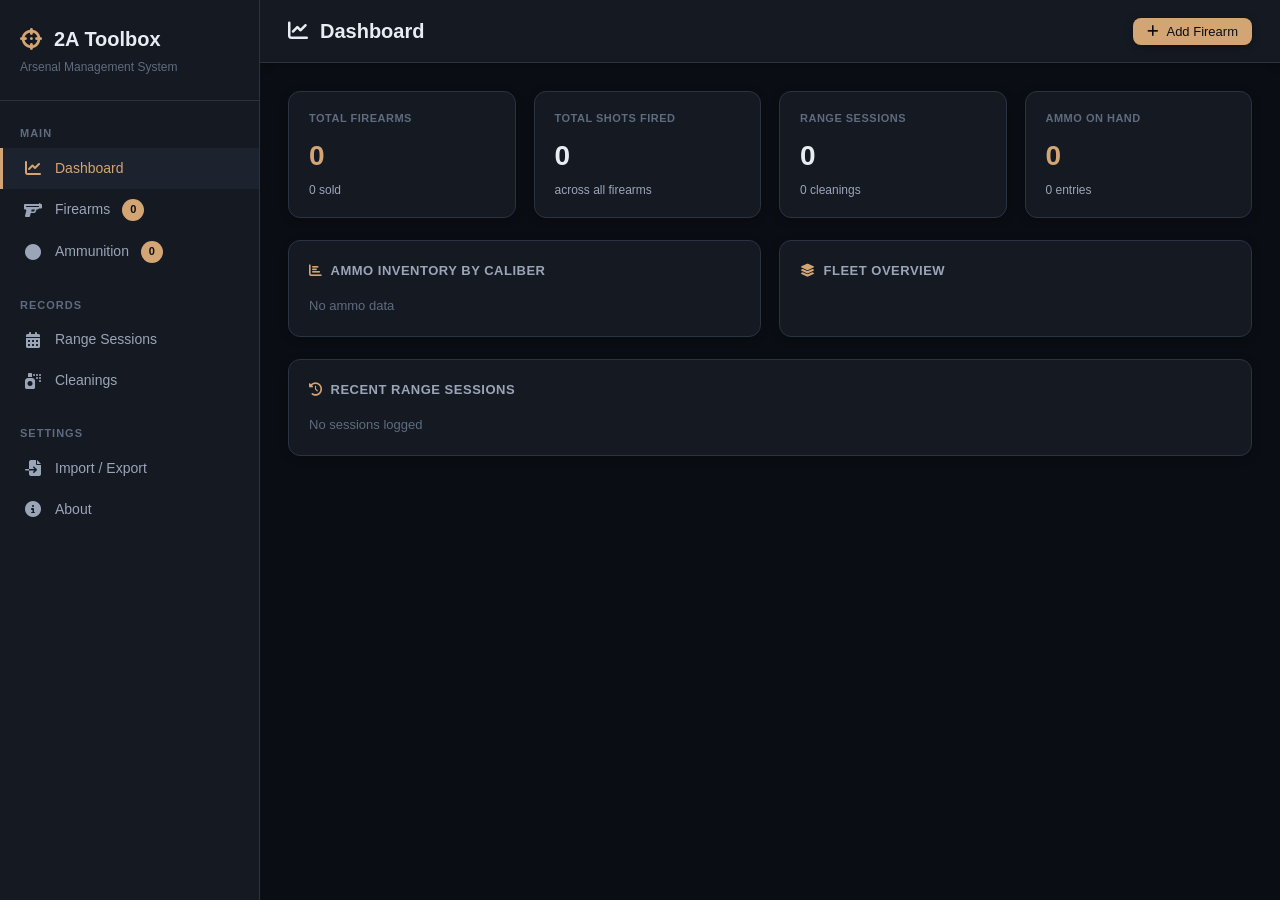
==== www/index.html @ 5554c2f4 "Version 1.0.4 - Updated URL for GitHub repo - Updated about and readme to indicate Cloudflare pages " ====
<!--
// 2A Toolbox - Arsenal Management System
// Copyright (C) 2026 Jordan DiPasquale
//
// This program is free software: you can redistribute it and/or modify
// it under the terms of the GNU General Public License version 3 as
// published by the Free Software Foundation.
//
// This program is distributed in the hope that it will be useful,
// but WITHOUT ANY WARRANTY; without even the implied warranty of
// MERCHANTABILITY or FITNESS FOR A PARTICULAR PURPOSE.  See the
// GNU General Public License for more details.
-->
<!DOCTYPE html> <html lang="en"> <head> <meta charset="UTF-8"> <meta name="viewport" content="width=device-width, initial-scale=1.0"> <meta http-equiv="Content-Security-Policy" content="default-src 'none'; script-src 'self'; style-src 'self' https://cdn.jsdelivr.net 'unsafe-inline'; font-src 'self' https://cdn.jsdelivr.net; img-src 'self'; manifest-src 'self'; connect-src 'self'; worker-src 'self'; base-uri 'self'; form-action 'none'"> <title>2A Toolbox</title> <link rel="icon" type="image/x-icon" href="/favicons/favicon.ico"> <link rel="icon" type="image/png" sizes="32x32" href="/favicons/favicon-32x32.png"> <link rel="icon" type="image/png" sizes="16x16" href="/favicons/favicon-16x16.png"> <link rel="apple-touch-icon" sizes="180x180" href="/favicons/apple-touch-icon.png"> <link rel="stylesheet" href="https://cdn.jsdelivr.net/npm/@fortawesome/fontawesome-free@6.4.0/css/all.min.css"> <link rel="stylesheet" href="styles.css"> <link rel="manifest" href="manifest.json"> <meta name="theme-color" content="#0a0e14"> </head> <body> <div class="mobile-overlay" id="mobile-overlay"></div> <div class="app"> <nav class="sidebar"> <div class="sidebar-logo"> <h1><i class="fas fa-crosshairs"></i> 2A Toolbox</h1> <span>Arsenal Management System</span> <div id="offline-indicator" class="offline-indicator hidden"> <i class="fas fa-wifi-slash"></i> Offline Mode </div> </div> <div class="sidebar-nav"> <div class="nav-section">Main</div> <div class="nav-item active" data-page="dashboard"> <i class="fas fa-chart-line"></i> Dashboard </div> <div class="nav-item" data-page="guns"> <i class="fas fa-gun"></i> Firearms <span class="badge" id="guns-badge">0</span> </div> <div class="nav-item" data-page="ammo"> <i class="fas fa-circle"></i> Ammunition <span class="badge" id="ammo-badge">0</span> </div> <div class="nav-section">Records</div> <div class="nav-item" data-page="sessions"> <i class="fas fa-calendar-alt"></i> Range Sessions </div> <div class="nav-item" data-page="cleanings"> <i class="fas fa-spray-can"></i> Cleanings </div> <div class="nav-section">Settings</div> <div class="nav-item" data-page="import"> <i class="fas fa-file-import"></i> Import / Export </div> <div class="nav-item" data-page="about"> <i class="fas fa-info-circle"></i> About </div> </div> </nav> <div class="main" id="main-content"></div> </div> <div class="modal-overlay" id="gun-modal"> <div class="modal modal-lg"> <div class="modal-header"> <div class="modal-title" id="gun-modal-title">Add Firearm</div> <button class="modal-close" data-modal="gun-modal"><i class="fas fa-times"></i></button> </div> <div class="modal-body" id="gun-modal-body"></div> </div> </div> <div class="modal-overlay" id="ammo-modal"> <div class="modal"> <div class="modal-header"> <div class="modal-title" id="ammo-modal-title">Add Ammunition</div> <button class="modal-close" data-modal="ammo-modal"><i class="fas fa-times"></i></button> </div> <div class="modal-body" id="ammo-modal-body"></div> </div> </div> <div class="modal-overlay" id="detail-modal"> <div class="modal modal-xl"> <div class="modal-header"> <div class="modal-title" id="detail-modal-title">Firearm Details</div> <button class="modal-close" data-modal="detail-modal"><i class="fas fa-times"></i></button> </div> <div class="modal-body" id="detail-modal-body"></div> <div class="modal-footer" id="detail-modal-footer"></div> </div> </div> <div class="modal-overlay" id="ammo-detail-modal"> <div class="modal"> <div class="modal-header"> <div class="modal-title" id="ammo-detail-title">Ammo Details</div> <button class="modal-close" data-modal="ammo-detail-modal"><i class="fas fa-times"></i></button> </div> <div class="modal-body" id="ammo-detail-body"></div> <div class="modal-footer" id="ammo-detail-footer"></div> </div> </div> <div class="modal-overlay" id="confirm-modal"> <div class="modal modal-sm"> <div class="modal-header"> <div class="modal-title">Confirm Action</div> <button class="modal-close" data-modal="confirm-modal"><i class="fas fa-times"></i></button> </div> <div class="modal-body" id="confirm-modal-body"></div> </div> </div> <div class="modal-overlay" id="session-modal"> <div class="modal modal-md"> <div class="modal-header"> <div class="modal-title" id="session-modal-title">Log Session</div> <button class="modal-close" data-modal="session-modal"><i class="fas fa-times"></i></button> </div> <div class="modal-body" id="session-modal-body"></div> <div class="modal-footer" id="session-modal-footer"></div> </div> </div> <div class="modal-overlay" id="session-edit-modal"> <div class="modal modal-md-alt"> <div class="modal-header"> <div class="modal-title" id="session-edit-modal-title">Edit Session</div> <button class="modal-close" data-modal="session-edit-modal"><i class="fas fa-times"></i></button> </div> <div class="modal-body" id="session-edit-modal-body"></div> <div class="modal-footer" id="session-edit-modal-footer"></div> </div> </div> <div class="modal-overlay" id="ammo-select-modal"> <div class="modal modal-md"> <div class="modal-header"> <div class="modal-title">Deduct Ammunition</div> <button class="modal-close" data-modal="ammo-select-modal"><i class="fas fa-times"></i></button> </div> <div class="modal-body" id="ammo-select-body"></div> <div class="modal-footer" id="ammo-select-footer"></div> </div> </div> <div class="toast-container" id="toast-container"></div> <script type="module" src="main.js"></script> </body> </html>
---- www/styles.css ----
.ammo-grid{display:grid;grid-template-columns:repeat(auto-fill,minmax(280px,1fr));gap:16px}
.ammo-card{background:var(--surface);border:1px solid var(--border);border-radius:var(--radius);padding:16px 18px;cursor:pointer;transition:all 0.15s;box-shadow:var(--shadow)}
.ammo-card:hover{border-color:var(--accent);transform:translateY(-2px);box-shadow:var(--shadow-lg)}
.ammo-name{font-size:15px;font-weight:600;margin-bottom:4px}
.ammo-cal{font-size:13px;color:var(--accent);margin-bottom:10px;font-weight:500}
.ammo-details{display:flex;flex-direction:column;gap:4px}
.ammo-detail-row{display:flex;justify-content:space-between;font-size:12px}
.ammo-detail-row span:first-child{color:var(--text3)}
.ammo-detail-row span:last-child{color:var(--text2)}
.ammo-rounds{font-size:24px;font-weight:700;color:var(--accent);margin-top:10px}
.ammo-rounds-lbl{font-size:10px;color:var(--text3);text-transform:uppercase;letter-spacing:0.5px}


.ammo-select-list{display:flex;flex-direction:column;gap:8px;max-height:400px;overflow-y:auto}
.ammo-select-item{background:var(--surface2);border:2px solid var(--border);border-radius:var(--radius-sm);padding:12px 14px;cursor:pointer;transition:all 0.15s;display:flex;align-items:center;justify-content:space-between}
.ammo-select-item:hover{border-color:var(--accent);background:var(--surface3)}
.ammo-select-item.selected{border-color:var(--accent);background:rgba(212,165,116,0.1)}
.ammo-select-info{flex:1}
.ammo-select-name{font-size:14px;font-weight:600;color:var(--text);margin-bottom:2px}
.ammo-select-details{font-size:12px;color:var(--text3)}
.ammo-select-rounds{font-size:16px;font-weight:700;color:var(--accent)}
.ammo-deduct-input{display:flex;align-items:center;gap:12px;margin-top:16px;padding:14px;background:var(--surface2);border-radius:var(--radius-sm);border:1px solid var(--border)}
.ammo-deduct-input label{font-size:13px;font-weight:500;color:var(--text2);min-width:140px}
.ammo-deduct-input input{flex:1}
.ammo-select-empty{text-align:center;padding:40px 20px;color:var(--text3);font-size:13px}
.ammo-select-empty i{font-size:36px;margin-bottom:12px;opacity:0.5;display:block}


:root{--bg:#0a0e14;--surface:#151922;--surface2:#1d232e;--surface3:#252d3a;--border:#2a3342;--accent:#d4a574;--accent2:#e6b886;--accent-dark:#a67d52;--text:#e8edf4;--text2:#9ba5b8;--text3:#5f6b7f;--red:#e57373;--red-dark:#d94f4f;--green:#81c784;--blue:#64b5f6;--orange:#ffb74d;--radius:12px;--radius-sm:8px;--shadow:0 2px 8px rgba(0,0,0,0.3);--shadow-lg:0 8px 32px rgba(0,0,0,0.4)}
*{box-sizing:border-box;margin:0;padding:0}
body{font-family:-apple-system,BlinkMacSystemFont,'Segoe UI',Roboto,'Helvetica Neue',Arial,sans-serif;background:var(--bg);color:var(--text);min-height:100vh;font-size:14px;line-height:1.5;-webkit-font-smoothing:antialiased;-moz-osx-font-smoothing:grayscale}
::-webkit-scrollbar{width:6px;height:6px}
::-webkit-scrollbar-track{background:transparent}
::-webkit-scrollbar-thumb{background:var(--border);border-radius:4px}
::-webkit-scrollbar-thumb:hover{background:var(--text3)}


.btn{padding:9px 18px;border-radius:var(--radius-sm);border:none;cursor:pointer;font-size:13px;font-weight:500;transition:all 0.15s;display:inline-flex;align-items:center;gap:8px;font-family:inherit}
.btn:hover{transform:translateY(-1px)}
.btn:active{transform:translateY(0)}
.btn-primary{background:var(--accent);color:#0a0e14;box-shadow:var(--shadow)}
.btn-primary:hover{background:var(--accent2)}
.btn-ghost{background:transparent;color:var(--text2);border:1px solid var(--border)}
.btn-ghost:hover{background:var(--surface2);color:var(--text);border-color:var(--text3)}
.btn-danger{background:transparent;color:var(--red);border:1px solid var(--red)}
.btn-danger:hover{background:var(--red);color:#fff}
.btn-sm{padding:6px 14px;font-size:13px}
.btn-xs{padding:4px 8px;font-size:11px;gap:4px}


.card{background:var(--surface);border:1px solid var(--border);border-radius:var(--radius);padding:20px;box-shadow:var(--shadow)}
.card-title{font-size:13px;font-weight:600;color:var(--text2);text-transform:uppercase;letter-spacing:0.5px;margin-bottom:16px;display:flex;align-items:center;gap:8px}
.card-title i{color:var(--accent)}


.form-group{margin-bottom:16px}
.form-label{display:block;font-size:12px;color:var(--text2);margin-bottom:6px;font-weight:500}
.form-input,.form-select,.form-textarea{width:100%;background:var(--surface2);border:1px solid var(--border);border-radius:var(--radius-sm);padding:10px 14px;color:var(--text);font-size:13px;outline:none;transition:all 0.15s;font-family:inherit}
.form-input:focus,.form-select:focus,.form-textarea:focus{border-color:var(--accent);background:var(--surface3)}
.form-textarea{resize:vertical;min-height:80px;line-height:1.5}
.form-select option{background:var(--surface2)}
.form-row{display:grid;grid-template-columns:1fr 1fr;gap:14px}


.gun-grid{display:grid;grid-template-columns:repeat(auto-fill,minmax(320px,1fr));gap:18px}
.gun-card{background:var(--surface);border:1px solid var(--border);border-radius:var(--radius);overflow:hidden;cursor:pointer;transition:all 0.15s;box-shadow:var(--shadow)}
.gun-card:hover{border-color:var(--accent);transform:translateY(-3px);box-shadow:var(--shadow-lg)}
.gun-card-header{padding:16px 18px 12px;display:flex;justify-content:space-between;align-items:flex-start;gap:12px}
.gun-card-name{font-size:16px;font-weight:600;margin-bottom:4px;color:var(--text)}
.gun-card-meta{font-size:12px;color:var(--text3);display:flex;align-items:center;gap:6px}
.gun-card-meta i{font-size:10px}
.gun-type-badge{font-size:10px;padding:4px 10px;border-radius:20px;text-transform:uppercase;letter-spacing:0.5px;font-weight:600;white-space:nowrap;display:flex;align-items:center;gap:6px}
.type-pistol{background:rgba(100,181,246,0.15);color:var(--blue)}
.type-rifle{background:rgba(129,199,132,0.15);color:var(--green)}
.type-shotgun{background:rgba(255,183,77,0.15);color:var(--orange)}
.type-sold{background:rgba(229,115,115,0.15);color:var(--red)}
.type-other{background:rgba(156,156,156,0.15);color:var(--text2)}
.gun-card-stats{padding:12px 18px 16px;display:grid;grid-template-columns:1fr 1fr 1fr;gap:10px;border-top:1px solid var(--border);background:var(--surface2)}
.gun-stat-item{text-align:center}
.gun-stat-val{font-size:20px;font-weight:700;color:var(--accent)}
.gun-stat-lbl{font-size:10px;color:var(--text3);margin-top:2px;text-transform:uppercase;letter-spacing:0.5px}
.detail-header{display:flex;align-items:flex-start;justify-content:space-between;margin-bottom:24px;gap:16px}
.detail-title{font-size:24px;font-weight:700;margin-bottom:6px}
.detail-sub{font-size:13px;color:var(--text2)}
.detail-grid{display:grid;grid-template-columns:1.5fr 1fr;gap:20px}
.info-row{display:flex;align-items:flex-start;padding:10px 0;border-bottom:1px solid var(--border);gap:14px}
.info-row:last-child{border-bottom:none}
.info-label{font-size:12px;color:var(--text3);min-width:120px;padding-top:2px;font-weight:500}
.info-value{font-size:13px;color:var(--text);flex:1}
.sold-banner{background:rgba(229,115,115,0.15);border:1px solid var(--red);color:var(--red);padding:10px 16px;border-radius:var(--radius-sm);font-size:13px;display:flex;align-items:center;gap:10px;margin-bottom:16px}
.sold-banner i{font-size:16px}
.mods-list{display:flex;flex-direction:column;gap:6px}
.mod-item{display:flex;align-items:center;gap:10px;font-size:13px;color:var(--text2);padding:6px 0}
.mod-item i{color:var(--accent);font-size:8px}
.optic-badge{background:var(--surface3);border:1px solid var(--border);padding:8px 12px;border-radius:var(--radius-sm);font-size:12px;display:inline-flex;align-items:center;gap:10px}
.optic-name{color:var(--text);font-weight:500}
.optic-mag{color:var(--text3)}


.drop-zone{border:2px dashed var(--border);border-radius:var(--radius);padding:50px;text-align:center;cursor:pointer;transition:all 0.2s;background:var(--surface2)}
.drop-zone:hover,.drop-zone.dragover{border-color:var(--accent);background:rgba(212,165,116,0.05)}
.drop-zone i{font-size:48px;margin-bottom:16px;color:var(--accent)}
.drop-zone p{color:var(--text2);font-size:14px;margin-bottom:4px}
.drop-zone small{color:var(--text3);font-size:12px}


.app{display:flex;height:100vh;overflow:hidden}
.sidebar{width:260px;min-width:260px;background:var(--surface);border-right:1px solid var(--border);display:flex;flex-direction:column;overflow:hidden}
.sidebar-logo{padding:24px 20px;border-bottom:1px solid var(--border)}
.sidebar-logo h1{font-size:20px;font-weight:700;color:var(--text);display:flex;align-items:center;gap:12px}
.sidebar-logo h1 i{color:var(--accent);font-size:22px}
.sidebar-logo span{color:var(--text3);font-size:12px;margin-top:4px;display:block}
.sidebar-nav{flex:1;padding:16px 0;overflow-y:auto}
.main{flex:1;overflow-y:auto;display:flex;flex-direction:column;will-change:scroll-position}
.topbar{background:var(--surface);border-bottom:1px solid var(--border);padding:16px 28px;display:flex;align-items:center;justify-content:space-between;position:sticky;top:0;z-index:10;box-shadow:var(--shadow)}
.topbar-title{font-size:20px;font-weight:600;display:flex;align-items:center;gap:12px}
.topbar-actions{display:flex;gap:10px;align-items:center}
.content{padding:28px;flex:1}
.grid-2{display:grid;grid-template-columns:1fr 1fr;gap:18px}
.grid-3{display:grid;grid-template-columns:1fr 1fr 1fr;gap:18px}
.grid-4{display:grid;grid-template-columns:repeat(4,1fr);gap:18px}
.mobile-menu-btn{display:none}
.offline-indicator{margin-top:12px;padding:8px 12px;background:rgba(255,183,77,0.15);border:1px solid var(--orange);border-radius:var(--radius-sm);font-size:11px;color:var(--orange);display:flex;align-items:center;gap:8px;font-weight:600}
.offline-indicator.hidden{display:none}
.offline-indicator i{font-size:12px}


.modal-overlay{position:fixed;inset:0;background:rgba(0,0,0,0.75);backdrop-filter:blur(4px);z-index:100;display:flex;align-items:center;justify-content:center;padding:20px;opacity:0;pointer-events:none;transition:opacity 0.2s}
.modal-overlay.open{opacity:1;pointer-events:all}
.modal{background:var(--surface);border:1px solid var(--border);border-radius:var(--radius);width:100%;max-width:640px;max-height:88vh;overflow-y:auto;transform:translateY(20px);transition:transform 0.2s;box-shadow:var(--shadow-lg);display:flex;flex-direction:column}
.modal-overlay.open .modal{transform:translateY(0)}
.modal-header{padding:20px 24px 16px;border-bottom:1px solid var(--border);display:flex;align-items:center;justify-content:space-between;position:sticky;top:0;background:var(--surface);z-index:1}
.modal-title{font-size:18px;font-weight:600}
.modal-close{background:none;border:none;color:var(--text2);cursor:pointer;font-size:20px;padding:4px 8px;border-radius:4px;transition:all 0.15s}
.modal-close:hover{color:var(--text);background:var(--surface2)}
.modal-body{padding:24px;flex:1;overflow-y:auto}
.modal-footer{padding:16px 24px;border-top:1px solid var(--border);display:flex;justify-content:flex-end;gap:10px;background:var(--surface2);position:sticky;bottom:0;z-index:1}


.nav-section{padding:8px 20px 6px;font-size:11px;letter-spacing:1px;color:var(--text3);text-transform:uppercase;font-weight:600;margin-top:16px}
.nav-section:first-child{margin-top:0}
.nav-item{display:flex;align-items:center;gap:12px;padding:10px 20px;cursor:pointer;border-radius:0;color:var(--text2);font-size:14px;transition:all 0.15s;border-left:3px solid transparent;position:relative}
.nav-item:hover{background:var(--surface2);color:var(--text)}
.nav-item.active{background:var(--surface2);color:var(--accent);border-left-color:var(--accent)}
.nav-item i{font-size:16px;width:20px;text-align:center}


@media(max-width:768px){.sidebar{position:fixed;left:-260px;top:0;bottom:0;z-index:200;transition:left 0.3s ease}
.sidebar.open{left:0;box-shadow:4px 0 12px rgba(0,0,0,0.5)}
.mobile-overlay{display:none;position:fixed;inset:0;background:rgba(0,0,0,0.6);z-index:199}
.mobile-overlay.active{display:block}
.mobile-menu-btn{display:flex;align-items:center;justify-content:center;width:40px;height:40px;background:var(--surface2);border:1px solid var(--border);border-radius:var(--radius-sm);color:var(--text);cursor:pointer;font-size:18px;transition:all 0.15s;flex-shrink:0}
.mobile-menu-btn:hover{background:var(--surface3);border-color:var(--accent)}
.topbar{padding:12px 16px;gap:12px;flex-wrap:nowrap}
.topbar-title{font-size:16px;flex:1;min-width:0;display:flex;align-items:center;gap:8px}
.topbar-title img{width:18px!important;height:18px!important}
.topbar-actions{display:flex;gap:6px;align-items:center;flex-shrink:0;flex-wrap:nowrap}
.search-wrapper{display:none}
.btn{padding:10px 14px;font-size:12px;white-space:nowrap}
.btn span{display:none}
.btn i{margin:0}
.btn-sm{padding:8px 12px;font-size:12px}
.btn-xs{padding:6px 10px;font-size:11px}
.content{padding:16px}
.grid-4{grid-template-columns:1fr 1fr;gap:12px}
.grid-3{grid-template-columns:1fr;gap:12px}
.grid-2{grid-template-columns:1fr;gap:12px}
.detail-grid{grid-template-columns:1fr}
.detail-header{flex-direction:column;gap:12px}
.detail-header>div{display:flex;gap:8px;flex-wrap:wrap;width:100%}
.gun-grid{grid-template-columns:1fr;gap:14px}
.ammo-grid{grid-template-columns:1fr;gap:14px}
.stat-card{padding:14px 16px}
.stat-label{font-size:10px}
.stat-value{font-size:24px}
.stat-sub{font-size:11px}
.filter-bar{gap:6px;margin-bottom:14px}
.filter-chip{padding:6px 12px;font-size:11px}
.modal{max-width:100%;max-height:95vh;margin:0;border-radius:var(--radius-sm)}
.modal-overlay{padding:8px;align-items:flex-end}
.modal-header{padding:16px 18px 12px}
.modal-title{font-size:16px}
.modal-body{padding:18px}
.modal-footer{padding:12px 18px;gap:8px}
.modal-footer .btn{flex:1;justify-content:center}
.form-row{grid-template-columns:1fr;gap:12px}
.info-label{min-width:100px;font-size:11px}
.info-value{font-size:12px}
.gun-card-stats{padding:10px 14px 12px;gap:8px}
.gun-stat-val{font-size:18px}
.gun-stat-lbl{font-size:9px}
.ammo-card{padding:14px 16px}
.toast-container{bottom:16px;right:16px;left:16px}
.toast{min-width:auto;width:100%}
.caliber-row{flex-direction:column;align-items:stretch;gap:8px;padding:12px 0}
.caliber-name{font-size:12px}
.caliber-bar-wrap{width:100%}
.caliber-count{text-align:left;font-size:13px}
.drop-zone{padding:30px 20px}
.drop-zone i{font-size:36px}
.drop-zone p{font-size:13px}
.empty-state{padding:60px 20px}
.empty-state i{font-size:42px}
.session-actions{opacity:1}
}
@media(max-width:480px){.topbar-title{font-size:14px}
.btn{padding:10px 12px;font-size:11px}
.grid-4{grid-template-columns:1fr}
.stat-value{font-size:20px}
}


.session-list{display:flex;flex-direction:column;gap:6px;max-height:300px;overflow-y:auto}
.session-item{background:var(--surface2);padding:9px 12px;border-radius:var(--radius-sm);font-size:12px;color:var(--text2);display:flex;align-items:center;gap:10px;border:1px solid transparent;transition:all 0.15s;position:relative}
.session-item:hover{border-color:var(--border);background:var(--surface3)}
.session-item.editable:hover .session-actions{opacity:1}
.session-dot{width:6px;height:6px;border-radius:50%;background:var(--accent);flex-shrink:0}
.session-text{flex:1}
.session-actions{display:flex;gap:4px;opacity:0;transition:opacity 0.15s}
.session-item.editable:hover .session-actions{opacity:1}
.session-edit-input{width:100%;background:var(--surface2);border:1px solid var(--border);border-radius:var(--radius-sm);padding:10px 14px;color:var(--text);font-size:13px;outline:none;transition:all 0.15s;font-family:inherit;margin-bottom:12px}
.session-edit-input:focus{border-color:var(--accent);background:var(--surface3)}


.stat-card{background:var(--surface);border:1px solid var(--border);border-radius:var(--radius);padding:18px 20px;box-shadow:var(--shadow);transition:all 0.15s}
.stat-card:hover{border-color:var(--accent);transform:translateY(-2px)}
.stat-label{font-size:11px;color:var(--text3);text-transform:uppercase;letter-spacing:0.5px;margin-bottom:8px;font-weight:600}
.stat-value{font-size:28px;font-weight:700;color:var(--text)}
.stat-sub{font-size:12px;color:var(--text2);margin-top:4px}
.stat-accent{color:var(--accent)}
.caliber-row{display:flex;align-items:center;gap:12px;padding:10px 0;border-bottom:1px solid var(--border)}
.caliber-row:last-child{border-bottom:none}
.caliber-name{flex:1;font-size:13px;font-weight:500}
.caliber-bar-wrap{flex:2;background:var(--surface2);border-radius:6px;height:8px;overflow:hidden}
.caliber-bar{height:100%;background:linear-gradient(90deg,var(--accent-dark),var(--accent));border-radius:6px;transition:width 0.6s ease}
.caliber-count{font-size:14px;font-weight:600;min-width:50px;text-align:right;color:var(--accent)}


.badge{display:inline-flex;align-items:center;justify-content:center;min-width:22px;height:22px;padding:0 7px;background:var(--accent);color:#0a0e14;border-radius:11px;font-size:11px;font-weight:700}
.pill{display:inline-flex;align-items:center;padding:3px 10px;border-radius:12px;font-size:11px;gap:5px;font-weight:600}
.pill i{font-size:10px}
.pill-green{background:rgba(129,199,132,0.2);color:var(--green)}
.pill-red{background:rgba(229,115,115,0.2);color:var(--red)}
.pill-orange{background:rgba(255,183,77,0.2);color:var(--orange)}
.search-bar{background:var(--surface2);border:1px solid var(--border);border-radius:var(--radius-sm);padding:8px 14px 8px 38px;color:var(--text);font-size:13px;outline:none;width:220px;transition:all 0.2s;position:relative}
.search-wrapper{position:relative}
.search-wrapper i{position:absolute;left:14px;top:50%;transform:translateY(-50%);color:var(--text3);pointer-events:none}
.search-bar:focus{border-color:var(--accent);width:280px}
.filter-bar{display:flex;gap:10px;margin-bottom:20px;flex-wrap:wrap;align-items:center}
.filter-chip{padding:6px 14px;border-radius:20px;font-size:12px;cursor:pointer;background:var(--surface2);color:var(--text2);border:1px solid var(--border);transition:all 0.15s;font-weight:500}
.filter-chip:hover{background:var(--surface3)}
.filter-chip.active{background:var(--accent);color:#0a0e14;border-color:var(--accent)}
.empty-state{text-align:center;padding:80px 20px;color:var(--text3)}
.empty-state i{font-size:56px;margin-bottom:16px;color:var(--text3);opacity:0.5}
.empty-state p{font-size:14px}
.toast-container{position:fixed;bottom:24px;right:24px;z-index:999;display:flex;flex-direction:column;gap:10px}
.toast{background:var(--surface);border:1px solid var(--border);border-radius:var(--radius-sm);padding:14px 18px;font-size:13px;display:flex;align-items:center;gap:12px;min-width:260px;animation:slideIn 0.2s ease;box-shadow:var(--shadow-lg)}
.toast.success{border-left:3px solid var(--green)}
.toast.error{border-left:3px solid var(--red)}
.toast.info{border-left:3px solid var(--accent)}
.toast i{font-size:16px}
.toast.success i{color:var(--green)}
.toast.error i{color:var(--red)}
.toast.info i{color:var(--accent)}
@keyframes slideIn{from{transform:translateX(30px);opacity:0}
to{transform:translateX(0);opacity:1}
}
.about-link{color:var(--accent);text-decoration:none;border-bottom:1px solid var(--accent-dark);transition:color 0.15s,border-color 0.15s}
.about-link:hover{color:var(--accent2);border-bottom-color:var(--accent2)}
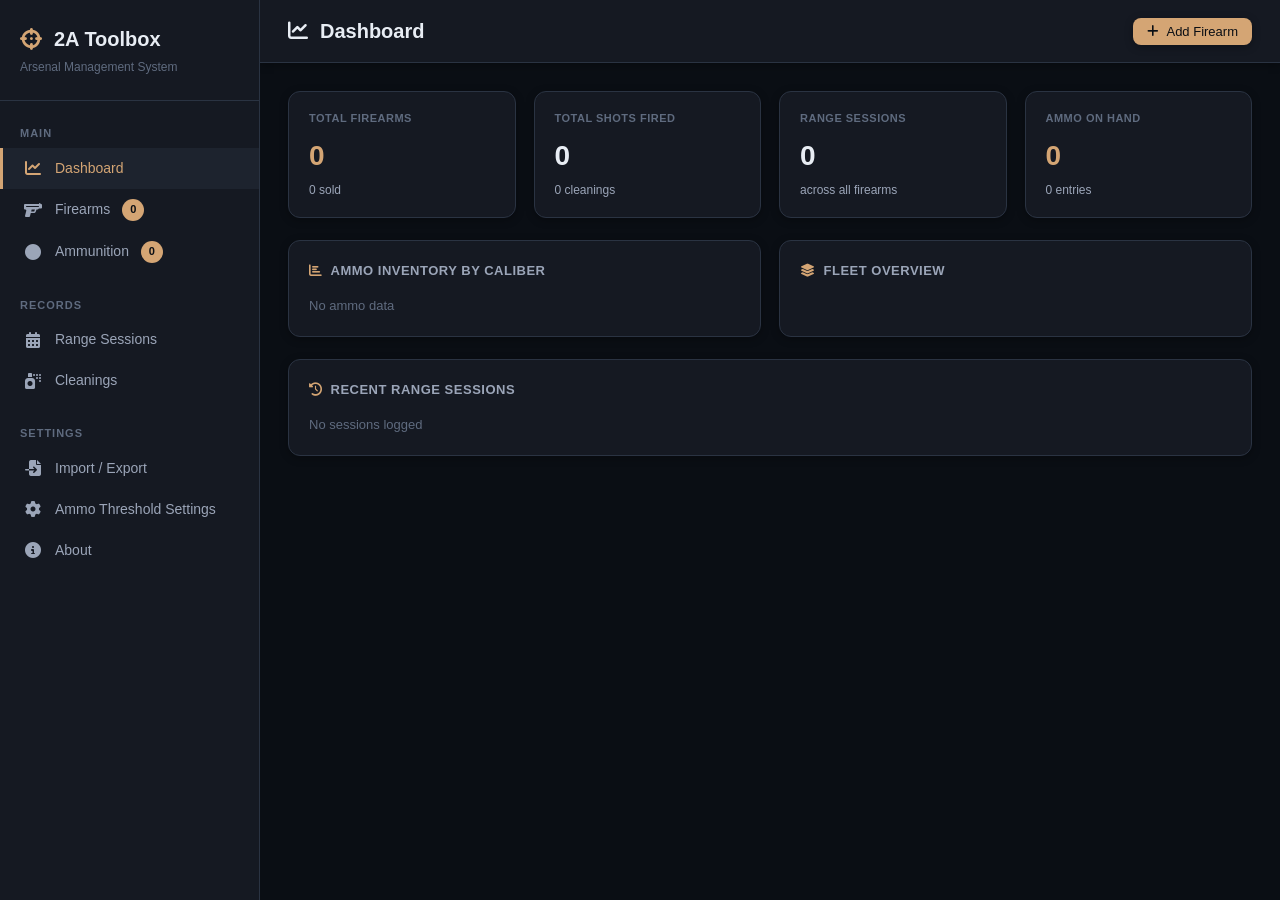
==== commit 6a872047: "Version 1.0.7 - Minor updates/resizing to favicons - Fixed logic for counting range sessions and cle" ====
--- a/www/index.html
+++ b/www/index.html
@@ -11,4 +11,4 @@
 // MERCHANTABILITY or FITNESS FOR A PARTICULAR PURPOSE.  See the
 // GNU General Public License for more details.
 -->
-<!DOCTYPE html> <html lang="en"> <head> <meta charset="UTF-8"> <meta name="viewport" content="width=device-width, initial-scale=1.0"> <meta http-equiv="Content-Security-Policy" content="default-src 'none'; script-src 'self'; style-src 'self' https://cdn.jsdelivr.net 'unsafe-inline'; font-src 'self' https://cdn.jsdelivr.net; img-src 'self'; manifest-src 'self'; connect-src 'self'; worker-src 'self'; base-uri 'self'; form-action 'none'"> <title>2A Toolbox</title> <link rel="icon" type="image/x-icon" href="/favicons/favicon.ico"> <link rel="icon" type="image/png" sizes="32x32" href="/favicons/favicon-32x32.png"> <link rel="icon" type="image/png" sizes="16x16" href="/favicons/favicon-16x16.png"> <link rel="apple-touch-icon" sizes="180x180" href="/favicons/apple-touch-icon.png"> <link rel="stylesheet" href="https://cdn.jsdelivr.net/npm/@fortawesome/fontawesome-free@6.4.0/css/all.min.css"> <link rel="stylesheet" href="styles.css"> <link rel="manifest" href="manifest.json"> <meta name="theme-color" content="#0a0e14"> </head> <body> <div class="mobile-overlay" id="mobile-overlay"></div> <div class="app"> <nav class="sidebar"> <div class="sidebar-logo"> <h1><i class="fas fa-crosshairs"></i> 2A Toolbox</h1> <span>Arsenal Management System</span> <div id="offline-indicator" class="offline-indicator hidden"> <i class="fas fa-wifi-slash"></i> Offline Mode </div> </div> <div class="sidebar-nav"> <div class="nav-section">Main</div> <div class="nav-item active" data-page="dashboard"> <i class="fas fa-chart-line"></i> Dashboard </div> <div class="nav-item" data-page="guns"> <i class="fas fa-gun"></i> Firearms <span class="badge" id="guns-badge">0</span> </div> <div class="nav-item" data-page="ammo"> <i class="fas fa-circle"></i> Ammunition <span class="badge" id="ammo-badge">0</span> </div> <div class="nav-section">Records</div> <div class="nav-item" data-page="sessions"> <i class="fas fa-calendar-alt"></i> Range Sessions </div> <div class="nav-item" data-page="cleanings"> <i class="fas fa-spray-can"></i> Cleanings </div> <div class="nav-section">Settings</div> <div class="nav-item" data-page="import"> <i class="fas fa-file-import"></i> Import / Export </div> <div class="nav-item" data-page="about"> <i class="fas fa-info-circle"></i> About </div> </div> </nav> <div class="main" id="main-content"></div> </div> <div class="modal-overlay" id="gun-modal"> <div class="modal modal-lg"> <div class="modal-header"> <div class="modal-title" id="gun-modal-title">Add Firearm</div> <button class="modal-close" data-modal="gun-modal"><i class="fas fa-times"></i></button> </div> <div class="modal-body" id="gun-modal-body"></div> </div> </div> <div class="modal-overlay" id="ammo-modal"> <div class="modal"> <div class="modal-header"> <div class="modal-title" id="ammo-modal-title">Add Ammunition</div> <button class="modal-close" data-modal="ammo-modal"><i class="fas fa-times"></i></button> </div> <div class="modal-body" id="ammo-modal-body"></div> </div> </div> <div class="modal-overlay" id="detail-modal"> <div class="modal modal-xl"> <div class="modal-header"> <div class="modal-title" id="detail-modal-title">Firearm Details</div> <button class="modal-close" data-modal="detail-modal"><i class="fas fa-times"></i></button> </div> <div class="modal-body" id="detail-modal-body"></div> <div class="modal-footer" id="detail-modal-footer"></div> </div> </div> <div class="modal-overlay" id="ammo-detail-modal"> <div class="modal"> <div class="modal-header"> <div class="modal-title" id="ammo-detail-title">Ammo Details</div> <button class="modal-close" data-modal="ammo-detail-modal"><i class="fas fa-times"></i></button> </div> <div class="modal-body" id="ammo-detail-body"></div> <div class="modal-footer" id="ammo-detail-footer"></div> </div> </div> <div class="modal-overlay" id="confirm-modal"> <div class="modal modal-sm"> <div class="modal-header"> <div class="modal-title">Confirm Action</div> <button class="modal-close" data-modal="confirm-modal"><i class="fas fa-times"></i></button> </div> <div class="modal-body" id="confirm-modal-body"></div> </div> </div> <div class="modal-overlay" id="session-modal"> <div class="modal modal-md"> <div class="modal-header"> <div class="modal-title" id="session-modal-title">Log Session</div> <button class="modal-close" data-modal="session-modal"><i class="fas fa-times"></i></button> </div> <div class="modal-body" id="session-modal-body"></div> <div class="modal-footer" id="session-modal-footer"></div> </div> </div> <div class="modal-overlay" id="session-edit-modal"> <div class="modal modal-md-alt"> <div class="modal-header"> <div class="modal-title" id="session-edit-modal-title">Edit Session</div> <button class="modal-close" data-modal="session-edit-modal"><i class="fas fa-times"></i></button> </div> <div class="modal-body" id="session-edit-modal-body"></div> <div class="modal-footer" id="session-edit-modal-footer"></div> </div> </div> <div class="modal-overlay" id="ammo-select-modal"> <div class="modal modal-md"> <div class="modal-header"> <div class="modal-title">Deduct Ammunition</div> <button class="modal-close" data-modal="ammo-select-modal"><i class="fas fa-times"></i></button> </div> <div class="modal-body" id="ammo-select-body"></div> <div class="modal-footer" id="ammo-select-footer"></div> </div> </div> <div class="toast-container" id="toast-container"></div> <script type="module" src="main.js"></script> </body> </html>+<!DOCTYPE html> <html lang="en"> <head> <meta charset="UTF-8"> <meta name="viewport" content="width=device-width, initial-scale=1.0"> <meta http-equiv="Content-Security-Policy" content="default-src 'none'; script-src 'self' 'unsafe-inline'; style-src 'self' https://cdn.jsdelivr.net 'unsafe-inline'; font-src 'self' https://cdn.jsdelivr.net; img-src 'self'; manifest-src 'self'; connect-src 'self'; worker-src 'self'; base-uri 'self'; form-action 'none'" > <title>2A Toolbox</title> <link rel="icon" type="image/x-icon" href="/favicons/favicon.ico"> <link rel="icon" type="image/png" sizes="32x32" href="/favicons/favicon-32x32.png"> <link rel="icon" type="image/png" sizes="16x16" href="/favicons/favicon-16x16.png"> <link rel="apple-touch-icon" sizes="180x180" href="/favicons/apple-touch-icon.png"> <link rel="stylesheet" href="https://cdn.jsdelivr.net/npm/@fortawesome/fontawesome-free@6.4.0/css/all.min.css"> <link rel="stylesheet" href="styles.css"> <link rel="manifest" href="manifest.json"> <meta name="theme-color" content="#0a0e14"> </head> <body> <div class="mobile-overlay" id="mobile-overlay"></div> <div class="app"> <nav class="sidebar"> <div class="sidebar-logo"> <h1><i class="fas fa-crosshairs"></i> 2A Toolbox</h1> <span>Arsenal Management System</span> <div id="offline-indicator" class="offline-indicator hidden"> <i class="fas fa-wifi-slash"></i> Offline Mode </div> </div> <div class="sidebar-nav"> <div class="nav-section">Main</div> <div class="nav-item active" data-page="dashboard"> <i class="fas fa-chart-line"></i> Dashboard </div> <div class="nav-item" data-page="guns"> <i class="fas fa-gun"></i> Firearms <span class="badge" id="guns-badge">0</span> </div> <div class="nav-item" data-page="ammo"> <i class="fas fa-circle"></i> Ammunition <span class="badge" id="ammo-badge">0</span> </div> <div class="nav-section">Records</div> <div class="nav-item" data-page="sessions"> <i class="fas fa-calendar-alt"></i> Range Sessions </div> <div class="nav-item" data-page="cleanings"> <i class="fas fa-spray-can"></i> Cleanings </div> <div class="nav-section">Settings</div> <div class="nav-item" data-page="import"> <i class="fas fa-file-import"></i> Import / Export </div> <div class="nav-item" data-page="settings"> <i class="fas fa-cog"></i> Ammo Threshold Settings </div> <div class="nav-item" data-page="about"> <i class="fas fa-info-circle"></i> About </div> </div> </nav> <div class="main" id="main-content"></div> </div> <div class="modal-overlay" id="gun-modal"> <div class="modal modal-lg"> <div class="modal-header"> <div class="modal-title" id="gun-modal-title">Add Firearm</div> <button class="modal-close" data-modal="gun-modal"><i class="fas fa-times"></i></button> </div> <div class="modal-body" id="gun-modal-body"></div> </div> </div> <div class="modal-overlay" id="ammo-modal"> <div class="modal"> <div class="modal-header"> <div class="modal-title" id="ammo-modal-title">Add Ammunition</div> <button class="modal-close" data-modal="ammo-modal"><i class="fas fa-times"></i></button> </div> <div class="modal-body" id="ammo-modal-body"></div> </div> </div> <div class="modal-overlay" id="detail-modal"> <div class="modal modal-xl"> <div class="modal-header"> <div class="modal-title" id="detail-modal-title">Firearm Details</div> <button class="modal-close" data-modal="detail-modal"><i class="fas fa-times"></i></button> </div> <div class="modal-body" id="detail-modal-body"></div> <div class="modal-footer" id="detail-modal-footer"></div> </div> </div> <div class="modal-overlay" id="ammo-detail-modal"> <div class="modal"> <div class="modal-header"> <div class="modal-title" id="ammo-detail-title">Ammo Details</div> <button class="modal-close" data-modal="ammo-detail-modal"><i class="fas fa-times"></i></button> </div> <div class="modal-body" id="ammo-detail-body"></div> <div class="modal-footer" id="ammo-detail-footer"></div> </div> </div> <div class="modal-overlay" id="confirm-modal"> <div class="modal modal-sm"> <div class="modal-header"> <div class="modal-title">Confirm Action</div> <button class="modal-close" data-modal="confirm-modal"><i class="fas fa-times"></i></button> </div> <div class="modal-body" id="confirm-modal-body"></div> </div> </div> <div class="modal-overlay" id="session-modal"> <div class="modal modal-md"> <div class="modal-header"> <div class="modal-title" id="session-modal-title">Log Session</div> <button class="modal-close" data-modal="session-modal"><i class="fas fa-times"></i></button> </div> <div class="modal-body" id="session-modal-body"></div> <div class="modal-footer" id="session-modal-footer"></div> </div> </div> <div class="modal-overlay" id="session-edit-modal"> <div class="modal modal-md-alt"> <div class="modal-header"> <div class="modal-title" id="session-edit-modal-title">Edit Session</div> <button class="modal-close" data-modal="session-edit-modal"><i class="fas fa-times"></i></button> </div> <div class="modal-body" id="session-edit-modal-body"></div> <div class="modal-footer" id="session-edit-modal-footer"></div> </div> </div> <div class="modal-overlay" id="ammo-select-modal"> <div class="modal modal-md"> <div class="modal-header"> <div class="modal-title">Deduct Ammunition</div> <button class="modal-close" data-modal="ammo-select-modal"><i class="fas fa-times"></i></button> </div> <div class="modal-body" id="ammo-select-body"></div> <div class="modal-footer" id="ammo-select-footer"></div> </div> </div> <div class="toast-container" id="toast-container"></div> <script type="module" src="main.js"></script> </body> </html>
--- a/www/styles.css
+++ b/www/styles.css
@@ -155,7 +155,6 @@
 .topbar-title{font-size:16px;flex:1;min-width:0;display:flex;align-items:center;gap:8px}
 .topbar-title img{width:18px!important;height:18px!important}
 .topbar-actions{display:flex;gap:6px;align-items:center;flex-shrink:0;flex-wrap:nowrap}
-.search-wrapper{display:none}
 .btn{padding:10px 14px;font-size:12px;white-space:nowrap}
 .btn span{display:none}
 .btn i{margin:0}
@@ -192,10 +191,13 @@
 .ammo-card{padding:14px 16px}
 .toast-container{bottom:16px;right:16px;left:16px}
 .toast{min-width:auto;width:100%}
-.caliber-row{flex-direction:column;align-items:stretch;gap:8px;padding:12px 0}
+.caliber-row{flex-direction:column;align-items:stretch;gap:8px;padding:10px 4px;margin:0 -4px}
 .caliber-name{font-size:12px}
 .caliber-bar-wrap{width:100%}
 .caliber-count{text-align:left;font-size:13px}
+.fleet-type-row{margin:0 -4px;padding:10px 4px}
+.fleet-type-row:hover,.caliber-row:hover{transform:none}
+.fleet-type-count{font-size:18px}
 .drop-zone{padding:30px 20px}
 .drop-zone i{font-size:36px}
 .drop-zone p{font-size:13px}
@@ -222,7 +224,7 @@
 .session-edit-input:focus{border-color:var(--accent);background:var(--surface3)}
 
 
-.stat-card{background:var(--surface);border:1px solid var(--border);border-radius:var(--radius);padding:18px 20px;box-shadow:var(--shadow);transition:all 0.15s}
+.stat-card{background:var(--surface);border:1px solid var(--border);border-radius:var(--radius);padding:18px 20px;box-shadow:var(--shadow);transition:all 0.15s;cursor:pointer}
 .stat-card:hover{border-color:var(--accent);transform:translateY(-2px)}
 .stat-label{font-size:11px;color:var(--text3);text-transform:uppercase;letter-spacing:0.5px;margin-bottom:8px;font-weight:600}
 .stat-value{font-size:28px;font-weight:700;color:var(--text)}
@@ -234,6 +236,31 @@
 .caliber-bar-wrap{flex:2;background:var(--surface2);border-radius:6px;height:8px;overflow:hidden}
 .caliber-bar{height:100%;background:linear-gradient(90deg,var(--accent-dark),var(--accent));border-radius:6px;transition:width 0.6s ease}
 .caliber-count{font-size:14px;font-weight:600;min-width:50px;text-align:right;color:var(--accent)}
+.fleet-type-row{display:flex;align-items:center;justify-content:space-between;padding:10px 0;border-bottom:1px solid var(--border);cursor:pointer;transition:all 0.15s;border-radius:var(--radius-sm);margin:0 -8px;padding:10px 8px}
+.fleet-type-row:hover{background:var(--surface2);transform:translateX(4px)}
+.fleet-type-row:active{transform:translateX(2px)}
+.fleet-type-count{font-size:20px;font-weight:700;color:var(--accent);transition:all 0.15s}
+.fleet-type-row:hover .fleet-type-count{color:var(--accent2);transform:scale(1.1)}
+.caliber-row{display:flex;align-items:center;gap:12px;padding:10px 0;border-bottom:1px solid var(--border);transition:all 0.15s;border-radius:var(--radius-sm);margin:0 -8px;padding:10px 8px}
+.caliber-row:hover{background:var(--surface2);transform:translateX(4px)}
+.caliber-row:active{transform:translateX(2px)}
+.caliber-row:last-child{border-bottom:none}
+.caliber-name{flex:1;font-size:13px;font-weight:500;transition:color 0.15s}
+.caliber-row:hover .caliber-name{color:var(--accent)}
+.caliber-bar-wrap{flex:2;background:var(--surface2);border-radius:6px;height:8px;overflow:hidden}
+.caliber-bar{height:100%;background:linear-gradient(90deg,var(--accent-dark),var(--accent));border-radius:6px;transition:width 0.6s ease,transform 0.15s}
+.caliber-row:hover .caliber-bar{transform:scaleY(1.2)}
+.caliber-count{font-size:14px;font-weight:600;min-width:50px;text-align:right;color:var(--accent);transition:all 0.15s}
+.caliber-row:hover .caliber-count{color:var(--accent2);transform:scale(1.1)}
+.caliber-row[data-action],.fleet-type-row{user-select:none}
+.most-fired-card{margin-top:16px;padding:14px;background:var(--surface2);border-radius:var(--radius-sm);cursor:pointer;transition:all 0.15s;border:1px solid transparent}
+.most-fired-card:hover{background:var(--surface3);border-color:var(--accent);transform:translateY(-2px)}
+.most-fired-card:active{transform:translateY(0)}
+.most-fired-label{font-size:11px;color:var(--text3);margin-bottom:4px;font-weight:600;letter-spacing:0.5px}
+.most-fired-name{font-weight:600;font-size:15px;transition:color 0.15s}
+.most-fired-card:hover .most-fired-name{color:var(--accent)}
+.most-fired-shots{font-size:13px;color:var(--accent);margin-top:2px;font-weight:600;transition:all 0.15s}
+.most-fired-card:hover .most-fired-shots{color:var(--accent2);transform:scale(1.00)}
 
 
 .badge{display:inline-flex;align-items:center;justify-content:center;min-width:22px;height:22px;padding:0 7px;background:var(--accent);color:#0a0e14;border-radius:11px;font-size:11px;font-weight:700}
@@ -242,10 +269,14 @@
 .pill-green{background:rgba(129,199,132,0.2);color:var(--green)}
 .pill-red{background:rgba(229,115,115,0.2);color:var(--red)}
 .pill-orange{background:rgba(255,183,77,0.2);color:var(--orange)}
-.search-bar{background:var(--surface2);border:1px solid var(--border);border-radius:var(--radius-sm);padding:8px 14px 8px 38px;color:var(--text);font-size:13px;outline:none;width:220px;transition:all 0.2s;position:relative}
 .search-wrapper{position:relative}
 .search-wrapper i{position:absolute;left:14px;top:50%;transform:translateY(-50%);color:var(--text3);pointer-events:none}
+.search-bar{background:var(--surface2);border:1px solid var(--border);border-radius:var(--radius-sm);padding:8px 38px 8px 38px;color:var(--text);font-size:13px;outline:none;width:220px;transition:all 0.2s;position:relative}
 .search-bar:focus{border-color:var(--accent);width:280px}
+.search-clear{position:absolute;right:10px;top:50%;transform:translateY(-50%);background:none;border:none;color:var(--text3);cursor:pointer;padding:4px;border-radius:4px;font-size:12px;opacity:0;pointer-events:none;transition:all 0.15s;display:flex;align-items:center;justify-content:center;width:24px;height:24px}
+.search-wrapper.has-value .search-clear{opacity:1;pointer-events:all}
+.search-clear:hover{color:var(--text);background:var(--surface3)}
+.search-clear i{margin:0;position:static;transform:none}
 .filter-bar{display:flex;gap:10px;margin-bottom:20px;flex-wrap:wrap;align-items:center}
 .filter-chip{padding:6px 14px;border-radius:20px;font-size:12px;cursor:pointer;background:var(--surface2);color:var(--text2);border:1px solid var(--border);transition:all 0.15s;font-weight:500}
 .filter-chip:hover{background:var(--surface3)}
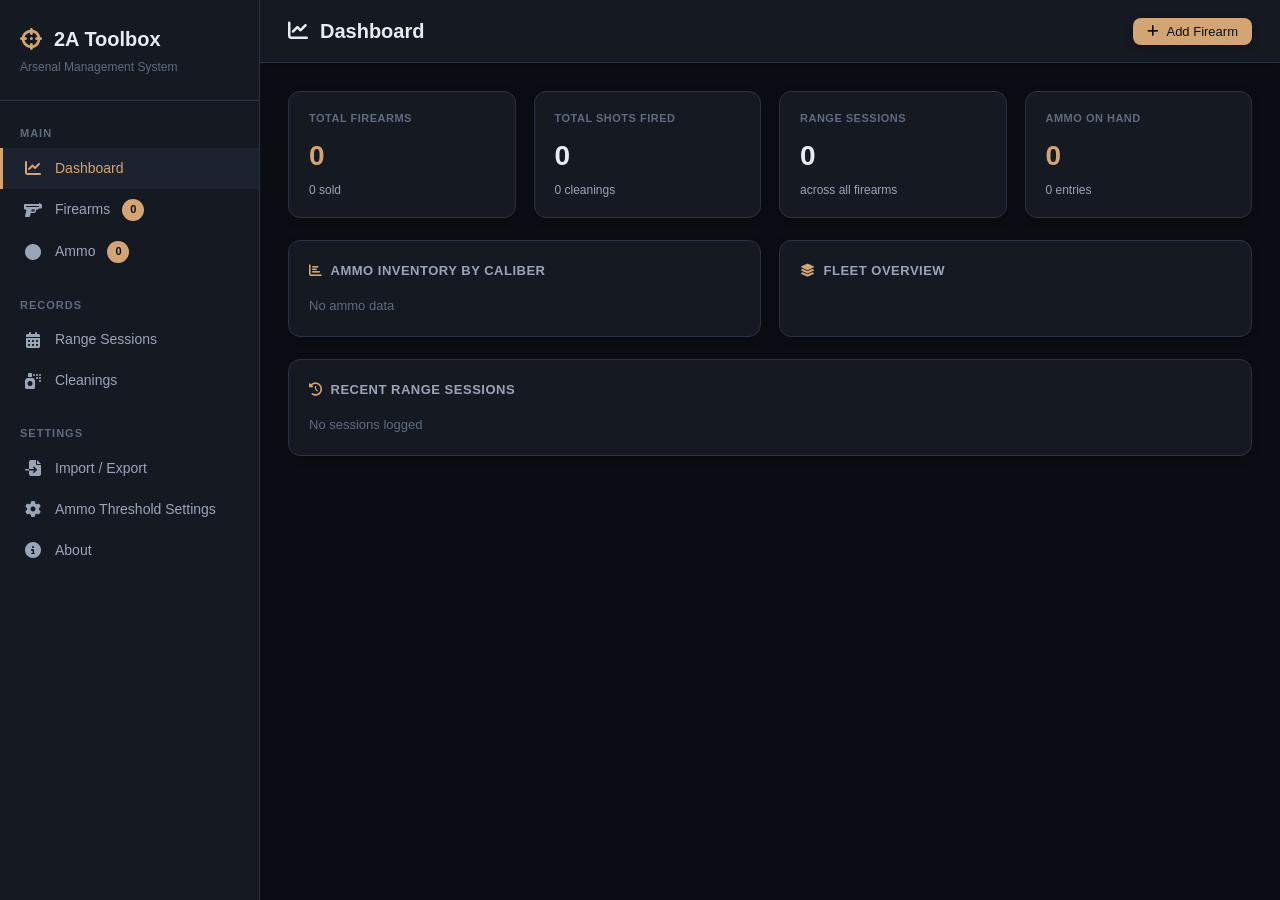
==== commit 92d3c25f: "Version 1.0.8 - Fixed favicons again - Updated descriptions for ammo thresholds: Rounds below this c" ====
--- a/www/index.html
+++ b/www/index.html
@@ -11,4 +11,4 @@
 // MERCHANTABILITY or FITNESS FOR A PARTICULAR PURPOSE.  See the
 // GNU General Public License for more details.
 -->
-<!DOCTYPE html> <html lang="en"> <head> <meta charset="UTF-8"> <meta name="viewport" content="width=device-width, initial-scale=1.0"> <meta http-equiv="Content-Security-Policy" content="default-src 'none'; script-src 'self' 'unsafe-inline'; style-src 'self' https://cdn.jsdelivr.net 'unsafe-inline'; font-src 'self' https://cdn.jsdelivr.net; img-src 'self'; manifest-src 'self'; connect-src 'self'; worker-src 'self'; base-uri 'self'; form-action 'none'" > <title>2A Toolbox</title> <link rel="icon" type="image/x-icon" href="/favicons/favicon.ico"> <link rel="icon" type="image/png" sizes="32x32" href="/favicons/favicon-32x32.png"> <link rel="icon" type="image/png" sizes="16x16" href="/favicons/favicon-16x16.png"> <link rel="apple-touch-icon" sizes="180x180" href="/favicons/apple-touch-icon.png"> <link rel="stylesheet" href="https://cdn.jsdelivr.net/npm/@fortawesome/fontawesome-free@6.4.0/css/all.min.css"> <link rel="stylesheet" href="styles.css"> <link rel="manifest" href="manifest.json"> <meta name="theme-color" content="#0a0e14"> </head> <body> <div class="mobile-overlay" id="mobile-overlay"></div> <div class="app"> <nav class="sidebar"> <div class="sidebar-logo"> <h1><i class="fas fa-crosshairs"></i> 2A Toolbox</h1> <span>Arsenal Management System</span> <div id="offline-indicator" class="offline-indicator hidden"> <i class="fas fa-wifi-slash"></i> Offline Mode </div> </div> <div class="sidebar-nav"> <div class="nav-section">Main</div> <div class="nav-item active" data-page="dashboard"> <i class="fas fa-chart-line"></i> Dashboard </div> <div class="nav-item" data-page="guns"> <i class="fas fa-gun"></i> Firearms <span class="badge" id="guns-badge">0</span> </div> <div class="nav-item" data-page="ammo"> <i class="fas fa-circle"></i> Ammunition <span class="badge" id="ammo-badge">0</span> </div> <div class="nav-section">Records</div> <div class="nav-item" data-page="sessions"> <i class="fas fa-calendar-alt"></i> Range Sessions </div> <div class="nav-item" data-page="cleanings"> <i class="fas fa-spray-can"></i> Cleanings </div> <div class="nav-section">Settings</div> <div class="nav-item" data-page="import"> <i class="fas fa-file-import"></i> Import / Export </div> <div class="nav-item" data-page="settings"> <i class="fas fa-cog"></i> Ammo Threshold Settings </div> <div class="nav-item" data-page="about"> <i class="fas fa-info-circle"></i> About </div> </div> </nav> <div class="main" id="main-content"></div> </div> <div class="modal-overlay" id="gun-modal"> <div class="modal modal-lg"> <div class="modal-header"> <div class="modal-title" id="gun-modal-title">Add Firearm</div> <button class="modal-close" data-modal="gun-modal"><i class="fas fa-times"></i></button> </div> <div class="modal-body" id="gun-modal-body"></div> </div> </div> <div class="modal-overlay" id="ammo-modal"> <div class="modal"> <div class="modal-header"> <div class="modal-title" id="ammo-modal-title">Add Ammunition</div> <button class="modal-close" data-modal="ammo-modal"><i class="fas fa-times"></i></button> </div> <div class="modal-body" id="ammo-modal-body"></div> </div> </div> <div class="modal-overlay" id="detail-modal"> <div class="modal modal-xl"> <div class="modal-header"> <div class="modal-title" id="detail-modal-title">Firearm Details</div> <button class="modal-close" data-modal="detail-modal"><i class="fas fa-times"></i></button> </div> <div class="modal-body" id="detail-modal-body"></div> <div class="modal-footer" id="detail-modal-footer"></div> </div> </div> <div class="modal-overlay" id="ammo-detail-modal"> <div class="modal"> <div class="modal-header"> <div class="modal-title" id="ammo-detail-title">Ammo Details</div> <button class="modal-close" data-modal="ammo-detail-modal"><i class="fas fa-times"></i></button> </div> <div class="modal-body" id="ammo-detail-body"></div> <div class="modal-footer" id="ammo-detail-footer"></div> </div> </div> <div class="modal-overlay" id="confirm-modal"> <div class="modal modal-sm"> <div class="modal-header"> <div class="modal-title">Confirm Action</div> <button class="modal-close" data-modal="confirm-modal"><i class="fas fa-times"></i></button> </div> <div class="modal-body" id="confirm-modal-body"></div> </div> </div> <div class="modal-overlay" id="session-modal"> <div class="modal modal-md"> <div class="modal-header"> <div class="modal-title" id="session-modal-title">Log Session</div> <button class="modal-close" data-modal="session-modal"><i class="fas fa-times"></i></button> </div> <div class="modal-body" id="session-modal-body"></div> <div class="modal-footer" id="session-modal-footer"></div> </div> </div> <div class="modal-overlay" id="session-edit-modal"> <div class="modal modal-md-alt"> <div class="modal-header"> <div class="modal-title" id="session-edit-modal-title">Edit Session</div> <button class="modal-close" data-modal="session-edit-modal"><i class="fas fa-times"></i></button> </div> <div class="modal-body" id="session-edit-modal-body"></div> <div class="modal-footer" id="session-edit-modal-footer"></div> </div> </div> <div class="modal-overlay" id="ammo-select-modal"> <div class="modal modal-md"> <div class="modal-header"> <div class="modal-title">Deduct Ammunition</div> <button class="modal-close" data-modal="ammo-select-modal"><i class="fas fa-times"></i></button> </div> <div class="modal-body" id="ammo-select-body"></div> <div class="modal-footer" id="ammo-select-footer"></div> </div> </div> <div class="toast-container" id="toast-container"></div> <script type="module" src="main.js"></script> </body> </html>+<!DOCTYPE html> <html lang="en"> <head> <meta charset="UTF-8"> <meta name="viewport" content="width=device-width, initial-scale=1.0"> <meta http-equiv="Content-Security-Policy" content="default-src 'none'; script-src 'self' 'unsafe-inline'; style-src 'self' https://cdn.jsdelivr.net 'unsafe-inline'; font-src 'self' https://cdn.jsdelivr.net; img-src 'self'; manifest-src 'self'; connect-src 'self'; worker-src 'self'; base-uri 'self'; form-action 'none'" > <title>2A Toolbox</title> <link rel="icon" type="image/x-icon" href="/favicons/favicon.ico"> <link rel="icon" type="image/png" sizes="32x32" href="/favicons/favicon-32x32.png"> <link rel="icon" type="image/png" sizes="16x16" href="/favicons/favicon-16x16.png"> <link rel="apple-touch-icon" sizes="180x180" href="/favicons/apple-touch-icon.png"> <link rel="stylesheet" href="https://cdn.jsdelivr.net/npm/@fortawesome/fontawesome-free@6.4.0/css/all.min.css"> <link rel="stylesheet" href="styles.css"> <link rel="manifest" href="manifest.json"> <meta name="theme-color" content="#0a0e14"> </head> <body> <div class="mobile-overlay" id="mobile-overlay"></div> <div class="app"> <nav class="sidebar"> <div class="sidebar-logo"> <h1><i class="fas fa-crosshairs"></i> 2A Toolbox</h1> <span>Arsenal Management System</span> <div id="offline-indicator" class="offline-indicator hidden"> <i class="fas fa-wifi-slash"></i> Offline Mode </div> </div> <div class="sidebar-nav"> <div class="nav-section">Main</div> <div class="nav-item active" data-page="dashboard"> <i class="fas fa-chart-line"></i> Dashboard </div> <div class="nav-item" data-page="guns"> <i class="fas fa-gun"></i> Firearms <span class="badge" id="guns-badge">0</span> </div> <div class="nav-item" data-page="ammo"> <i class="fas fa-circle"></i> Ammo <span class="badge" id="ammo-badge">0</span> </div> <div class="nav-section">Records</div> <div class="nav-item" data-page="sessions"> <i class="fas fa-calendar-alt"></i> Range Sessions </div> <div class="nav-item" data-page="cleanings"> <i class="fas fa-spray-can"></i> Cleanings </div> <div class="nav-section">Settings</div> <div class="nav-item" data-page="import"> <i class="fas fa-file-import"></i> Import / Export </div> <div class="nav-item" data-page="settings"> <i class="fas fa-cog"></i> Ammo Threshold Settings </div> <div class="nav-item" data-page="about"> <i class="fas fa-info-circle"></i> About </div> </div> </nav> <div class="main" id="main-content"></div> </div> <div class="modal-overlay" id="gun-modal"> <div class="modal modal-lg"> <div class="modal-header"> <div class="modal-title" id="gun-modal-title">Add Firearm</div> <button class="modal-close" data-modal="gun-modal"><i class="fas fa-times"></i></button> </div> <div class="modal-body" id="gun-modal-body"></div> </div> </div> <div class="modal-overlay" id="ammo-modal"> <div class="modal"> <div class="modal-header"> <div class="modal-title" id="ammo-modal-title">Add Ammunition</div> <button class="modal-close" data-modal="ammo-modal"><i class="fas fa-times"></i></button> </div> <div class="modal-body" id="ammo-modal-body"></div> </div> </div> <div class="modal-overlay" id="detail-modal"> <div class="modal modal-xl"> <div class="modal-header"> <div class="modal-title" id="detail-modal-title">Firearm Details</div> <button class="modal-close" data-modal="detail-modal"><i class="fas fa-times"></i></button> </div> <div class="modal-body" id="detail-modal-body"></div> <div class="modal-footer" id="detail-modal-footer"></div> </div> </div> <div class="modal-overlay" id="ammo-detail-modal"> <div class="modal"> <div class="modal-header"> <div class="modal-title" id="ammo-detail-title">Ammo Details</div> <button class="modal-close" data-modal="ammo-detail-modal"><i class="fas fa-times"></i></button> </div> <div class="modal-body" id="ammo-detail-body"></div> <div class="modal-footer" id="ammo-detail-footer"></div> </div> </div> <div class="modal-overlay" id="confirm-modal"> <div class="modal modal-sm"> <div class="modal-header"> <div class="modal-title">Confirm Action</div> <button class="modal-close" data-modal="confirm-modal"><i class="fas fa-times"></i></button> </div> <div class="modal-body" id="confirm-modal-body"></div> </div> </div> <div class="modal-overlay" id="session-modal"> <div class="modal modal-md"> <div class="modal-header"> <div class="modal-title" id="session-modal-title">Log Session</div> <button class="modal-close" data-modal="session-modal"><i class="fas fa-times"></i></button> </div> <div class="modal-body" id="session-modal-body"></div> <div class="modal-footer" id="session-modal-footer"></div> </div> </div> <div class="modal-overlay" id="session-edit-modal"> <div class="modal modal-md-alt"> <div class="modal-header"> <div class="modal-title" id="session-edit-modal-title">Edit Session</div> <button class="modal-close" data-modal="session-edit-modal"><i class="fas fa-times"></i></button> </div> <div class="modal-body" id="session-edit-modal-body"></div> <div class="modal-footer" id="session-edit-modal-footer"></div> </div> </div> <div class="modal-overlay" id="ammo-select-modal"> <div class="modal modal-md"> <div class="modal-header"> <div class="modal-title">Deduct Ammunition</div> <button class="modal-close" data-modal="ammo-select-modal"><i class="fas fa-times"></i></button> </div> <div class="modal-body" id="ammo-select-body"></div> <div class="modal-footer" id="ammo-select-footer"></div> </div> </div> <div class="toast-container" id="toast-container"></div> <script type="module" src="main.js"></script> </body> </html>
--- a/www/styles.css
+++ b/www/styles.css
@@ -204,11 +204,13 @@
 .empty-state{padding:60px 20px}
 .empty-state i{font-size:42px}
 .session-actions{opacity:1}
+.search-bar{max-width:190px}
 }
 @media(max-width:480px){.topbar-title{font-size:14px}
 .btn{padding:10px 12px;font-size:11px}
 .grid-4{grid-template-columns:1fr}
 .stat-value{font-size:20px}
+.search-bar{max-width:120px}
 }
 
 
@@ -272,7 +274,7 @@
 .search-wrapper{position:relative}
 .search-wrapper i{position:absolute;left:14px;top:50%;transform:translateY(-50%);color:var(--text3);pointer-events:none}
 .search-bar{background:var(--surface2);border:1px solid var(--border);border-radius:var(--radius-sm);padding:8px 38px 8px 38px;color:var(--text);font-size:13px;outline:none;width:220px;transition:all 0.2s;position:relative}
-.search-bar:focus{border-color:var(--accent);width:280px}
+.search-bar:focus{border-color:var(--accent);width:220px}
 .search-clear{position:absolute;right:10px;top:50%;transform:translateY(-50%);background:none;border:none;color:var(--text3);cursor:pointer;padding:4px;border-radius:4px;font-size:12px;opacity:0;pointer-events:none;transition:all 0.15s;display:flex;align-items:center;justify-content:center;width:24px;height:24px}
 .search-wrapper.has-value .search-clear{opacity:1;pointer-events:all}
 .search-clear:hover{color:var(--text);background:var(--surface3)}
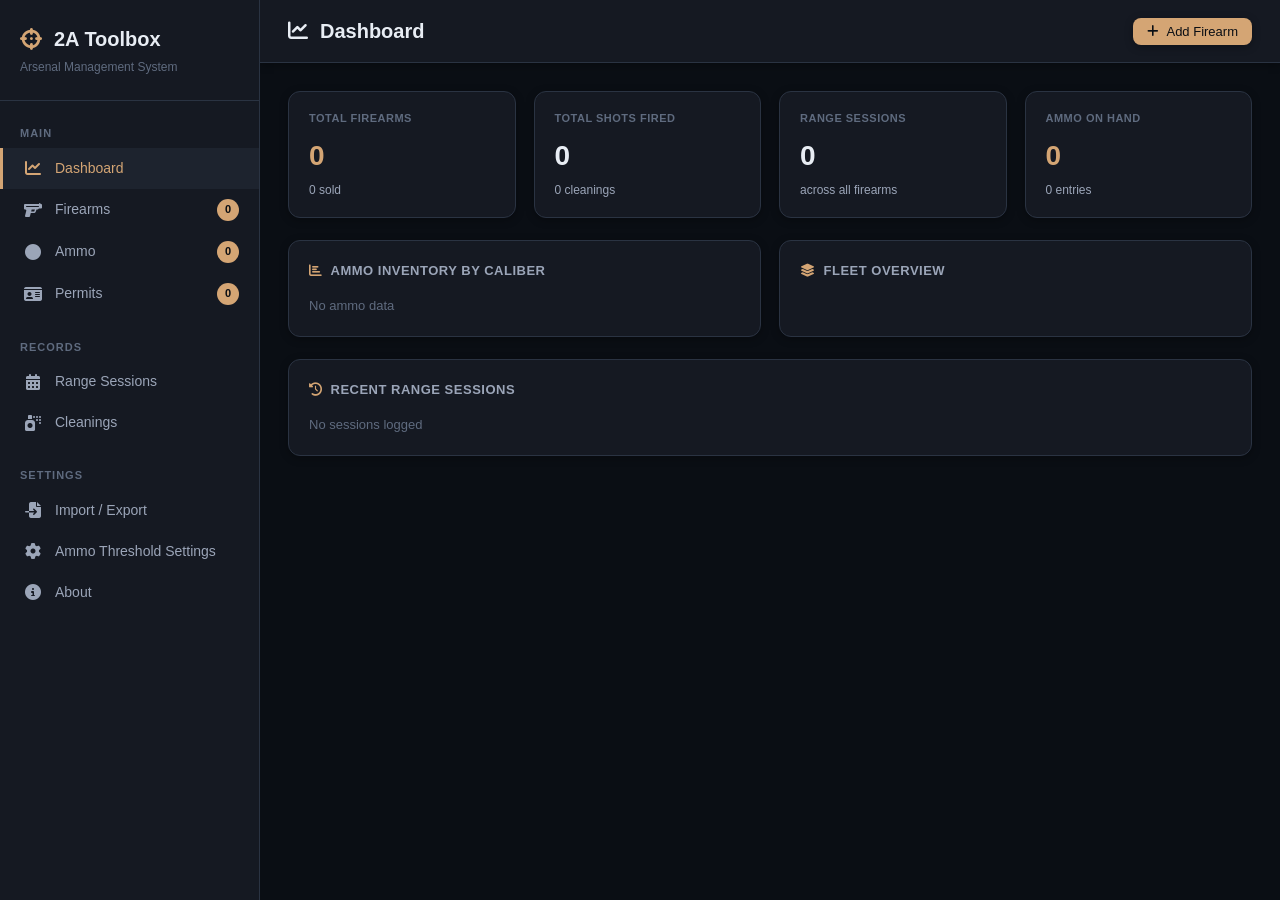
==== commit a8205293: "feat: add permit tracking, category filters, and persistent UI state - Add a Permits tab under Main " ====
--- a/www/index.html
+++ b/www/index.html
@@ -2,13 +2,16 @@
 // 2A Toolbox - Arsenal Management System
 // Copyright (C) 2026 Jordan DiPasquale
 //
-// This program is free software: you can redistribute it and/or modify
-// it under the terms of the GNU General Public License version 3 as
+// This program is free software: you can redistribute it and/or modify it
+// under the terms of the GNU Affero General Public License version 3 as
 // published by the Free Software Foundation.
 //
-// This program is distributed in the hope that it will be useful,
-// but WITHOUT ANY WARRANTY; without even the implied warranty of
-// MERCHANTABILITY or FITNESS FOR A PARTICULAR PURPOSE.  See the
-// GNU General Public License for more details.
+// This program is distributed in the hope that it will be useful, but
+// WITHOUT ANY WARRANTY; without even the implied warranty of
+// MERCHANTABILITY or FITNESS FOR A PARTICULAR PURPOSE. See the
+// GNU Affero General Public License for more details.
+//
+// You should have received a copy of the GNU Affero General Public License
+// along with this program. If not, see <https://www.gnu.org/licenses/>.
 -->
-<!DOCTYPE html> <html lang="en"> <head> <meta charset="UTF-8"> <meta name="viewport" content="width=device-width, initial-scale=1.0"> <meta http-equiv="Content-Security-Policy" content="default-src 'none'; script-src 'self' 'unsafe-inline'; style-src 'self' https://cdn.jsdelivr.net 'unsafe-inline'; font-src 'self' https://cdn.jsdelivr.net; img-src 'self'; manifest-src 'self'; connect-src 'self'; worker-src 'self'; base-uri 'self'; form-action 'none'" > <title>2A Toolbox</title> <link rel="icon" type="image/x-icon" href="/favicons/favicon.ico"> <link rel="icon" type="image/png" sizes="32x32" href="/favicons/favicon-32x32.png"> <link rel="icon" type="image/png" sizes="16x16" href="/favicons/favicon-16x16.png"> <link rel="apple-touch-icon" sizes="180x180" href="/favicons/apple-touch-icon.png"> <link rel="stylesheet" href="https://cdn.jsdelivr.net/npm/@fortawesome/fontawesome-free@6.4.0/css/all.min.css"> <link rel="stylesheet" href="styles.css"> <link rel="manifest" href="manifest.json"> <meta name="theme-color" content="#0a0e14"> </head> <body> <div class="mobile-overlay" id="mobile-overlay"></div> <div class="app"> <nav class="sidebar"> <div class="sidebar-logo"> <h1><i class="fas fa-crosshairs"></i> 2A Toolbox</h1> <span>Arsenal Management System</span> <div id="offline-indicator" class="offline-indicator hidden"> <i class="fas fa-wifi-slash"></i> Offline Mode </div> </div> <div class="sidebar-nav"> <div class="nav-section">Main</div> <div class="nav-item active" data-page="dashboard"> <i class="fas fa-chart-line"></i> Dashboard </div> <div class="nav-item" data-page="guns"> <i class="fas fa-gun"></i> Firearms <span class="badge" id="guns-badge">0</span> </div> <div class="nav-item" data-page="ammo"> <i class="fas fa-circle"></i> Ammo <span class="badge" id="ammo-badge">0</span> </div> <div class="nav-section">Records</div> <div class="nav-item" data-page="sessions"> <i class="fas fa-calendar-alt"></i> Range Sessions </div> <div class="nav-item" data-page="cleanings"> <i class="fas fa-spray-can"></i> Cleanings </div> <div class="nav-section">Settings</div> <div class="nav-item" data-page="import"> <i class="fas fa-file-import"></i> Import / Export </div> <div class="nav-item" data-page="settings"> <i class="fas fa-cog"></i> Ammo Threshold Settings </div> <div class="nav-item" data-page="about"> <i class="fas fa-info-circle"></i> About </div> </div> </nav> <div class="main" id="main-content"></div> </div> <div class="modal-overlay" id="gun-modal"> <div class="modal modal-lg"> <div class="modal-header"> <div class="modal-title" id="gun-modal-title">Add Firearm</div> <button class="modal-close" data-modal="gun-modal"><i class="fas fa-times"></i></button> </div> <div class="modal-body" id="gun-modal-body"></div> </div> </div> <div class="modal-overlay" id="ammo-modal"> <div class="modal"> <div class="modal-header"> <div class="modal-title" id="ammo-modal-title">Add Ammunition</div> <button class="modal-close" data-modal="ammo-modal"><i class="fas fa-times"></i></button> </div> <div class="modal-body" id="ammo-modal-body"></div> </div> </div> <div class="modal-overlay" id="detail-modal"> <div class="modal modal-xl"> <div class="modal-header"> <div class="modal-title" id="detail-modal-title">Firearm Details</div> <button class="modal-close" data-modal="detail-modal"><i class="fas fa-times"></i></button> </div> <div class="modal-body" id="detail-modal-body"></div> <div class="modal-footer" id="detail-modal-footer"></div> </div> </div> <div class="modal-overlay" id="ammo-detail-modal"> <div class="modal"> <div class="modal-header"> <div class="modal-title" id="ammo-detail-title">Ammo Details</div> <button class="modal-close" data-modal="ammo-detail-modal"><i class="fas fa-times"></i></button> </div> <div class="modal-body" id="ammo-detail-body"></div> <div class="modal-footer" id="ammo-detail-footer"></div> </div> </div> <div class="modal-overlay" id="confirm-modal"> <div class="modal modal-sm"> <div class="modal-header"> <div class="modal-title">Confirm Action</div> <button class="modal-close" data-modal="confirm-modal"><i class="fas fa-times"></i></button> </div> <div class="modal-body" id="confirm-modal-body"></div> </div> </div> <div class="modal-overlay" id="session-modal"> <div class="modal modal-md"> <div class="modal-header"> <div class="modal-title" id="session-modal-title">Log Session</div> <button class="modal-close" data-modal="session-modal"><i class="fas fa-times"></i></button> </div> <div class="modal-body" id="session-modal-body"></div> <div class="modal-footer" id="session-modal-footer"></div> </div> </div> <div class="modal-overlay" id="session-edit-modal"> <div class="modal modal-md-alt"> <div class="modal-header"> <div class="modal-title" id="session-edit-modal-title">Edit Session</div> <button class="modal-close" data-modal="session-edit-modal"><i class="fas fa-times"></i></button> </div> <div class="modal-body" id="session-edit-modal-body"></div> <div class="modal-footer" id="session-edit-modal-footer"></div> </div> </div> <div class="modal-overlay" id="ammo-select-modal"> <div class="modal modal-md"> <div class="modal-header"> <div class="modal-title">Deduct Ammunition</div> <button class="modal-close" data-modal="ammo-select-modal"><i class="fas fa-times"></i></button> </div> <div class="modal-body" id="ammo-select-body"></div> <div class="modal-footer" id="ammo-select-footer"></div> </div> </div> <div class="toast-container" id="toast-container"></div> <script type="module" src="main.js"></script> </body> </html>+<!doctype html> <html lang="en"> <head> <meta charset="UTF-8" /> <meta name="viewport" content="width=device-width, initial-scale=1.0" /> <meta http-equiv="Content-Security-Policy" content="default-src 'none'; script-src 'self' 'unsafe-inline'; style-src 'self' https://cdn.jsdelivr.net 'unsafe-inline'; font-src 'self' https://cdn.jsdelivr.net; img-src 'self'; manifest-src 'self'; connect-src 'self'; worker-src 'self'; base-uri 'self'; form-action 'none'" /> <title>2A Toolbox</title> <link rel="icon" type="image/x-icon" href="/favicons/favicon.ico" /> <link rel="icon" type="image/png" sizes="32x32" href="/favicons/favicon-32x32.png" /> <link rel="icon" type="image/png" sizes="16x16" href="/favicons/favicon-16x16.png" /> <link rel="apple-touch-icon" sizes="180x180" href="/favicons/apple-touch-icon.png" /> <link rel="stylesheet" href="https://cdn.jsdelivr.net/npm/@fortawesome/fontawesome-free@6.4.0/css/all.min.css" /> <link rel="stylesheet" href="styles.css" /> <link rel="manifest" href="manifest.json" /> <meta name="theme-color" content="#0a0e14" /> </head> <body> <div class="mobile-overlay" id="mobile-overlay"></div> <div class="app"> <nav class="sidebar"> <div class="sidebar-logo"> <h1><i class="fas fa-crosshairs"></i> 2A Toolbox</h1> <span>Arsenal Management System</span> <div id="offline-indicator" class="offline-indicator hidden"> <i class="fas fa-wifi-slash"></i> Offline Mode </div> </div> <div class="sidebar-nav"> <div class="nav-section">Main</div> <div class="nav-item active" data-page="dashboard"><i class="fas fa-chart-line"></i> Dashboard</div> <div class="nav-item" data-page="guns"> <i class="fas fa-gun"></i> Firearms <span class="badge" id="guns-badge">0</span> </div> <div class="nav-item" data-page="ammo"> <i class="fas fa-circle"></i> Ammo <span class="badge" id="ammo-badge">0</span> </div> <div class="nav-item" data-page="permits"> <i class="fas fa-id-card"></i> Permits <span class="badge" id="permits-badge">0</span> </div> <div class="nav-section">Records</div> <div class="nav-item" data-page="sessions"><i class="fas fa-calendar-alt"></i> Range Sessions</div> <div class="nav-item" data-page="cleanings"><i class="fas fa-spray-can"></i> Cleanings</div> <div class="nav-section">Settings</div> <div class="nav-item" data-page="data"><i class="fas fa-file-import"></i> Import / Export</div> <div class="nav-item" data-page="settings"><i class="fas fa-cog"></i> Ammo Threshold Settings</div> <div class="nav-item" data-page="about"><i class="fas fa-info-circle"></i> About</div> </div> </nav> <div class="main" id="main-content"></div> </div> <div class="modal-overlay" id="gun-modal"> <div class="modal modal-lg"> <div class="modal-header"> <div class="modal-title" id="gun-modal-title">Add Firearm</div> <button class="modal-close" data-modal="gun-modal"><i class="fas fa-times"></i></button> </div> <div class="modal-body" id="gun-modal-body"></div> </div> </div> <div class="modal-overlay" id="ammo-modal"> <div class="modal"> <div class="modal-header"> <div class="modal-title" id="ammo-modal-title">Add Ammunition</div> <button class="modal-close" data-modal="ammo-modal"><i class="fas fa-times"></i></button> </div> <div class="modal-body" id="ammo-modal-body"></div> </div> </div> <div class="modal-overlay" id="detail-modal"> <div class="modal modal-xl"> <div class="modal-header"> <div class="modal-title" id="detail-modal-title">Firearm Details</div> <button class="modal-close" data-modal="detail-modal"><i class="fas fa-times"></i></button> </div> <div class="modal-body" id="detail-modal-body"></div> <div class="modal-footer" id="detail-modal-footer"></div> </div> </div> <div class="modal-overlay" id="ammo-detail-modal"> <div class="modal"> <div class="modal-header"> <div class="modal-title" id="ammo-detail-title">Ammo Details</div> <button class="modal-close" data-modal="ammo-detail-modal"><i class="fas fa-times"></i></button> </div> <div class="modal-body" id="ammo-detail-body"></div> <div class="modal-footer" id="ammo-detail-footer"></div> </div> </div> <div class="modal-overlay" id="confirm-modal"> <div class="modal modal-sm"> <div class="modal-header"> <div class="modal-title">Confirm Action</div> <button class="modal-close" data-modal="confirm-modal"><i class="fas fa-times"></i></button> </div> <div class="modal-body" id="confirm-modal-body"></div> </div> </div> <div class="modal-overlay" id="permit-modal"> <div class="modal modal-md"> <div class="modal-header"> <div class="modal-title" id="permit-modal-title">Add Permit</div> <button class="modal-close" data-modal="permit-modal"><i class="fas fa-times"></i></button> </div> <div class="modal-body" id="permit-modal-body"></div> </div> </div> <div class="modal-overlay" id="session-modal"> <div class="modal modal-md"> <div class="modal-header"> <div class="modal-title" id="session-modal-title">Log Session</div> <button class="modal-close" data-modal="session-modal"><i class="fas fa-times"></i></button> </div> <div class="modal-body" id="session-modal-body"></div> <div class="modal-footer" id="session-modal-footer"></div> </div> </div> <div class="modal-overlay" id="session-edit-modal"> <div class="modal modal-md-alt"> <div class="modal-header"> <div class="modal-title" id="session-edit-modal-title">Edit Session</div> <button class="modal-close" data-modal="session-edit-modal"><i class="fas fa-times"></i></button> </div> <div class="modal-body" id="session-edit-modal-body"></div> <div class="modal-footer" id="session-edit-modal-footer"></div> </div> </div> <div class="modal-overlay" id="ammo-select-modal"> <div class="modal modal-md"> <div class="modal-header"> <div class="modal-title">Deduct Ammunition</div> <button class="modal-close" data-modal="ammo-select-modal"><i class="fas fa-times"></i></button> </div> <div class="modal-body" id="ammo-select-body"></div> <div class="modal-footer" id="ammo-select-footer"></div> </div> </div> <div class="toast-container" id="toast-container"></div> <script type="module" src="main.js"></script> </body> </html>
--- a/www/styles.css
+++ b/www/styles.css
@@ -51,6 +51,30 @@
 .card{background:var(--surface);border:1px solid var(--border);border-radius:var(--radius);padding:20px;box-shadow:var(--shadow)}
 .card-title{font-size:13px;font-weight:600;color:var(--text2);text-transform:uppercase;letter-spacing:0.5px;margin-bottom:16px;display:flex;align-items:center;gap:8px}
 .card-title i{color:var(--accent)}
+.permit-dash-card{margin-bottom:22px}
+.permit-grid{display:grid;grid-template-columns:repeat(auto-fill,minmax(min(320px,100%),1fr));gap:18px}
+.permit-card{background:var(--surface);border:1px solid var(--border);border-radius:var(--radius);padding:18px;box-shadow:var(--shadow);min-width:0;display:flex;flex-direction:column;gap:12px;transition:border-color 0.15s,box-shadow 0.15s}
+.permit-card:hover{box-shadow:var(--shadow-lg)}
+.permit-card.permit-expiring{border-color:var(--orange)}
+.permit-card.permit-expired{border-color:var(--red)}
+.permit-card-head{display:flex;gap:12px;justify-content:space-between;align-items:flex-start;flex-wrap:wrap}
+.permit-card-title{display:flex;gap:10px;align-items:flex-start;min-width:0}
+.permit-card-title>i{color:var(--accent);font-size:16px;margin-top:3px;flex-shrink:0}
+.permit-card-title h3{font-size:15px;font-weight:600;color:var(--text);margin:0 0 2px;overflow-wrap:anywhere}
+.permit-type{font-size:12px;color:var(--text3);overflow-wrap:anywhere}
+.permit-status{font-size:11px;font-weight:600;padding:4px 10px;border-radius:20px;border:1px solid transparent;white-space:nowrap;flex-shrink:0}
+.permit-status-valid{background:rgba(129,199,132,0.12);color:var(--green);border-color:rgba(129,199,132,0.4)}
+.permit-status-expiring{background:rgba(255,183,77,0.12);color:var(--orange);border-color:rgba(255,183,77,0.4)}
+.permit-status-expired{background:rgba(229,115,115,0.12);color:var(--red);border-color:rgba(229,115,115,0.4)}
+.permit-status-none{background:var(--surface2);color:var(--text3);border-color:var(--border)}
+.permit-dates{display:grid;grid-template-columns:repeat(auto-fit,minmax(min(110px,100%),1fr));gap:12px;margin:0}
+.permit-dates>div{min-width:0}
+.permit-dates dt{font-size:10px;text-transform:uppercase;letter-spacing:0.5px;color:var(--text3);margin-bottom:3px}
+.permit-dates dd{font-size:13px;color:var(--text);margin:0;overflow-wrap:anywhere}
+.permit-number,.permit-notes{font-size:12px;color:var(--text2);margin:0;overflow-wrap:anywhere}
+.permit-number span{color:var(--text);font-variant-numeric:tabular-nums}
+.permit-notes{white-space:pre-line;line-height:1.6}
+.permit-card-actions{display:flex;gap:8px;flex-wrap:wrap;margin-top:auto;padding-top:4px}
 
 
 .form-group{margin-bottom:16px}
@@ -60,6 +84,16 @@
 .form-textarea{resize:vertical;min-height:80px;line-height:1.5}
 .form-select option{background:var(--surface2)}
 .form-row{display:grid;grid-template-columns:1fr 1fr;gap:14px}
+.permit-settings{margin-bottom:18px}
+.permit-settings-row{display:flex;gap:14px;align-items:center;justify-content:space-between;flex-wrap:wrap}
+.permit-settings-row+.permit-settings-row{margin-top:16px;padding-top:16px;border-top:1px solid var(--border)}
+.permit-settings-row>div:not(.permit-settings-actions){flex:1 1 240px;min-width:0}
+.permit-settings-actions{flex:0 0 auto;margin-left:auto;display:flex;flex-wrap:wrap;align-items:center;justify-content:flex-end;gap:8px}
+.permit-settings-hint{font-size:12px;color:var(--text2);line-height:1.6;overflow-wrap:anywhere}
+.permit-notify-toggle{flex-shrink:0}
+.permit-lead-select{width:auto;min-width:120px;flex-shrink:0}
+.permit-form-actions{display:flex;gap:10px;justify-content:flex-end;flex-wrap:wrap;margin-top:8px}
+.form-hint{font-size:11px;color:var(--text3);line-height:1.6;margin-bottom:16px}
 
 
 .gun-grid{display:grid;grid-template-columns:repeat(auto-fill,minmax(320px,1fr));gap:18px}
@@ -139,14 +173,15 @@
 
 .nav-section{padding:8px 20px 6px;font-size:11px;letter-spacing:1px;color:var(--text3);text-transform:uppercase;font-weight:600;margin-top:16px}
 .nav-section:first-child{margin-top:0}
-.nav-item{display:flex;align-items:center;gap:12px;padding:10px 20px;cursor:pointer;border-radius:0;color:var(--text2);font-size:14px;transition:all 0.15s;border-left:3px solid transparent;position:relative}
+.nav-item{display:flex;align-items:center;gap:12px;padding:10px 20px;cursor:pointer;border-radius:0;color:var(--text2);font-size:14px;transition:all 0.15s;border-left:3px solid transparent;position:relative;min-width:0;white-space:nowrap}
 .nav-item:hover{background:var(--surface2);color:var(--text)}
 .nav-item.active{background:var(--surface2);color:var(--accent);border-left-color:var(--accent)}
-.nav-item i{font-size:16px;width:20px;text-align:center}
-
-
-@media(max-width:768px){.sidebar{position:fixed;left:-260px;top:0;bottom:0;z-index:200;transition:left 0.3s ease}
-.sidebar.open{left:0;box-shadow:4px 0 12px rgba(0,0,0,0.5)}
+.nav-item i{font-size:16px;width:20px;text-align:center;flex-shrink:0}
+.nav-item>.badge{margin-left:auto;flex-shrink:0}
+
+
+@media(max-width:768px){.sidebar{position:fixed;left:0;top:0;bottom:0;width:min(260px,85vw);min-width:0;max-width:100vw;z-index:200;transform:translateX(-100%);transition:transform 0.3s ease;will-change:transform}
+.sidebar.open{transform:translateX(0);box-shadow:4px 0 12px rgba(0,0,0,0.5)}
 .mobile-overlay{display:none;position:fixed;inset:0;background:rgba(0,0,0,0.6);z-index:199}
 .mobile-overlay.active{display:block}
 .mobile-menu-btn{display:flex;align-items:center;justify-content:center;width:40px;height:40px;background:var(--surface2);border:1px solid var(--border);border-radius:var(--radius-sm);color:var(--text);cursor:pointer;font-size:18px;transition:all 0.15s;flex-shrink:0}
@@ -174,7 +209,8 @@
 .stat-value{font-size:24px}
 .stat-sub{font-size:11px}
 .filter-bar{gap:6px;margin-bottom:14px}
-.filter-chip{padding:6px 12px;font-size:11px}
+.filter-pill{padding:6px 10px;font-size:11px}
+.filter-pills{gap:6px}
 .modal{max-width:100%;max-height:95vh;margin:0;border-radius:var(--radius-sm)}
 .modal-overlay{padding:8px;align-items:flex-end}
 .modal-header{padding:16px 18px 12px}
@@ -206,11 +242,37 @@
 .session-actions{opacity:1}
 .search-bar{max-width:190px}
 }
-@media(max-width:480px){.topbar-title{font-size:14px}
+@media(max-width:480px){.topbar{padding:10px 12px;gap:8px}
+.topbar-title{font-size:14px}
+.topbar-actions{gap:4px}
 .btn{padding:10px 12px;font-size:11px}
 .grid-4{grid-template-columns:1fr}
 .stat-value{font-size:20px}
-.search-bar{max-width:120px}
+.search-bar,.search-bar:focus{width:100%;max-width:120px;min-width:0}
+.ammo-filter-bar{gap:8px}
+.filter-select{width:100%;max-width:none;min-width:0;flex:1 1 100%}
+.filter-count{margin-left:0}
+.filter-pills{gap:6px;margin-bottom:10px}
+.filter-pill{flex:1 1 auto;justify-content:center;min-height:34px;padding:6px 10px}
+.filter-switch{min-height:34px}
+.content{padding:12px}
+.sidebar-logo{padding:18px 16px}
+.sidebar-logo h1{font-size:18px}
+.nav-section{padding:8px 16px 6px}
+.nav-item{padding:10px 16px;gap:10px;font-size:13px}
+.nav-item i{font-size:15px;width:18px}
+.nav-item>.badge{min-width:20px;height:20px;padding:0 6px;font-size:10px}
+}
+@media(max-width:768px){.permit-grid{grid-template-columns:1fr;gap:14px}
+.permit-card{padding:16px}
+.permit-dates{grid-template-columns:1fr 1fr;gap:10px}
+}
+@media(max-width:360px){.permit-settings-row{flex-direction:column;align-items:stretch}
+.permit-settings-actions{margin-left:0;width:100%;flex-wrap:wrap}
+.permit-notify-toggle,.permit-lead-select{width:100%}
+.permit-card-head{flex-direction:column}
+}
+@media(prefers-reduced-motion:reduce){.permit-card{transition:none}
 }
 
 
@@ -263,9 +325,14 @@
 .most-fired-card:hover .most-fired-name{color:var(--accent)}
 .most-fired-shots{font-size:13px;color:var(--accent);margin-top:2px;font-weight:600;transition:all 0.15s}
 .most-fired-card:hover .most-fired-shots{color:var(--accent2);transform:scale(1.00)}
-
-
-.badge{display:inline-flex;align-items:center;justify-content:center;min-width:22px;height:22px;padding:0 7px;background:var(--accent);color:#0a0e14;border-radius:11px;font-size:11px;font-weight:700}
+.permit-dash-row{display:flex;gap:12px;justify-content:space-between;align-items:baseline;min-width:0;padding:10px 0;border-bottom:1px solid var(--border)}
+.permit-dash-row:last-of-type{border-bottom:none}
+.permit-dash-title{font-size:13px;color:var(--text);min-width:0;overflow-wrap:anywhere}
+.permit-dash-sub{font-size:11px;color:var(--text3);overflow-wrap:anywhere}
+.permit-dash-empty{font-size:12px;color:var(--text3);margin:0}
+
+
+.badge{display:inline-flex;align-items:center;justify-content:center;min-width:22px;height:22px;padding:0 7px;background:var(--accent);color:#0a0e14;border-radius:11px;font-size:11px;font-weight:700;line-height:1;flex-shrink:0;white-space:nowrap;font-variant-numeric:tabular-nums}
 .pill{display:inline-flex;align-items:center;padding:3px 10px;border-radius:12px;font-size:11px;gap:5px;font-weight:600}
 .pill i{font-size:10px}
 .pill-green{background:rgba(129,199,132,0.2);color:var(--green)}
@@ -280,9 +347,28 @@
 .search-clear:hover{color:var(--text);background:var(--surface3)}
 .search-clear i{margin:0;position:static;transform:none}
 .filter-bar{display:flex;gap:10px;margin-bottom:20px;flex-wrap:wrap;align-items:center}
-.filter-chip{padding:6px 14px;border-radius:20px;font-size:12px;cursor:pointer;background:var(--surface2);color:var(--text2);border:1px solid var(--border);transition:all 0.15s;font-weight:500}
-.filter-chip:hover{background:var(--surface3)}
-.filter-chip.active{background:var(--accent);color:#0a0e14;border-color:var(--accent)}
+.filter-pills{display:flex;flex-wrap:wrap;gap:8px;margin-bottom:12px}
+.filter-pill{display:inline-flex;align-items:center;gap:6px;min-height:32px;padding:6px 12px;border-radius:999px;font-family:inherit;font-size:12px;font-weight:600;line-height:1;cursor:pointer;background:var(--surface2);color:var(--text2);border:1px solid var(--border);transition:background 0.15s,color 0.15s,border-color 0.15s;touch-action:manipulation}
+.filter-pill:hover{background:var(--surface3);color:var(--text)}
+.filter-pill:focus-visible{outline:2px solid var(--accent);outline-offset:2px}
+.filter-pill.active{background:var(--accent);color:#0a0e14;border-color:var(--accent)}
+.filter-pill-count{font-size:10px;font-weight:700;font-variant-numeric:tabular-nums;padding:1px 6px;border-radius:999px;background:rgba(255,255,255,0.08);color:inherit}
+.filter-pill.active .filter-pill-count{background:rgba(10,14,20,0.18)}
+.filter-switch{display:inline-flex;align-items:center;gap:8px;min-height:32px;font-size:12px;font-weight:500;color:var(--text2);cursor:pointer;user-select:none}
+.filter-switch input{position:absolute;opacity:0;width:1px;height:1px;pointer-events:none}
+.filter-switch-track{position:relative;flex-shrink:0;width:34px;height:20px;border-radius:999px;background:var(--surface3);border:1px solid var(--border);transition:background 0.15s,border-color 0.15s}
+.filter-switch-track::after{content:'';position:absolute;top:2px;left:2px;width:14px;height:14px;border-radius:50%;background:var(--text3);transition:transform 0.15s,background 0.15s}
+.filter-switch input:checked+.filter-switch-track{background:var(--accent);border-color:var(--accent)}
+.filter-switch input:checked+.filter-switch-track::after{transform:translateX(14px);background:#0a0e14}
+.filter-switch input:focus-visible+.filter-switch-track{outline:2px solid var(--accent);outline-offset:2px}
+.filter-label{display:inline-flex;align-items:center;gap:6px;font-size:11px;font-weight:600;letter-spacing:0.04em;text-transform:uppercase;color:var(--text3);flex-shrink:0}
+.filter-select{width:auto;min-width:170px;max-width:280px;padding:7px 12px;font-size:12px;font-weight:500;cursor:pointer;background:var(--surface2);border:1px solid var(--border);border-radius:20px;color:var(--text)}
+.filter-select:hover{background:var(--surface3)}
+.filter-select:focus-visible{outline:2px solid var(--accent);outline-offset:2px}
+.filter-select optgroup{background:var(--surface2);color:var(--text3);font-weight:600}
+.filter-count{font-size:12px;color:var(--text3);font-variant-numeric:tabular-nums;margin-left:auto}
+.ammo-filter-bar{gap:12px}
+[hidden]{display:none!important}
 .empty-state{text-align:center;padding:80px 20px;color:var(--text3)}
 .empty-state i{font-size:56px;margin-bottom:16px;color:var(--text3);opacity:0.5}
 .empty-state p{font-size:14px}
@@ -300,4 +386,9 @@
 }
 .about-link{color:var(--accent);text-decoration:none;border-bottom:1px solid var(--accent-dark);transition:color 0.15s,border-color 0.15s}
 .about-link:hover{color:var(--accent2);border-bottom-color:var(--accent2)}
-
+.permit-alert{display:flex;gap:12px;align-items:flex-start;min-width:0;background:rgba(255,183,77,0.08);border:1px solid var(--orange);border-left:3px solid var(--orange);border-radius:var(--radius-sm);padding:14px 16px;margin-bottom:18px}
+.permit-alert>i{color:var(--orange);font-size:16px;margin-top:2px;flex-shrink:0}
+.permit-alert-text{min-width:0;font-size:13px;color:var(--text)}
+.permit-alert-text strong{display:block;margin-bottom:4px;color:var(--orange)}
+.permit-alert-text p{font-size:12px;color:var(--text2);line-height:1.6;overflow-wrap:anywhere}
+
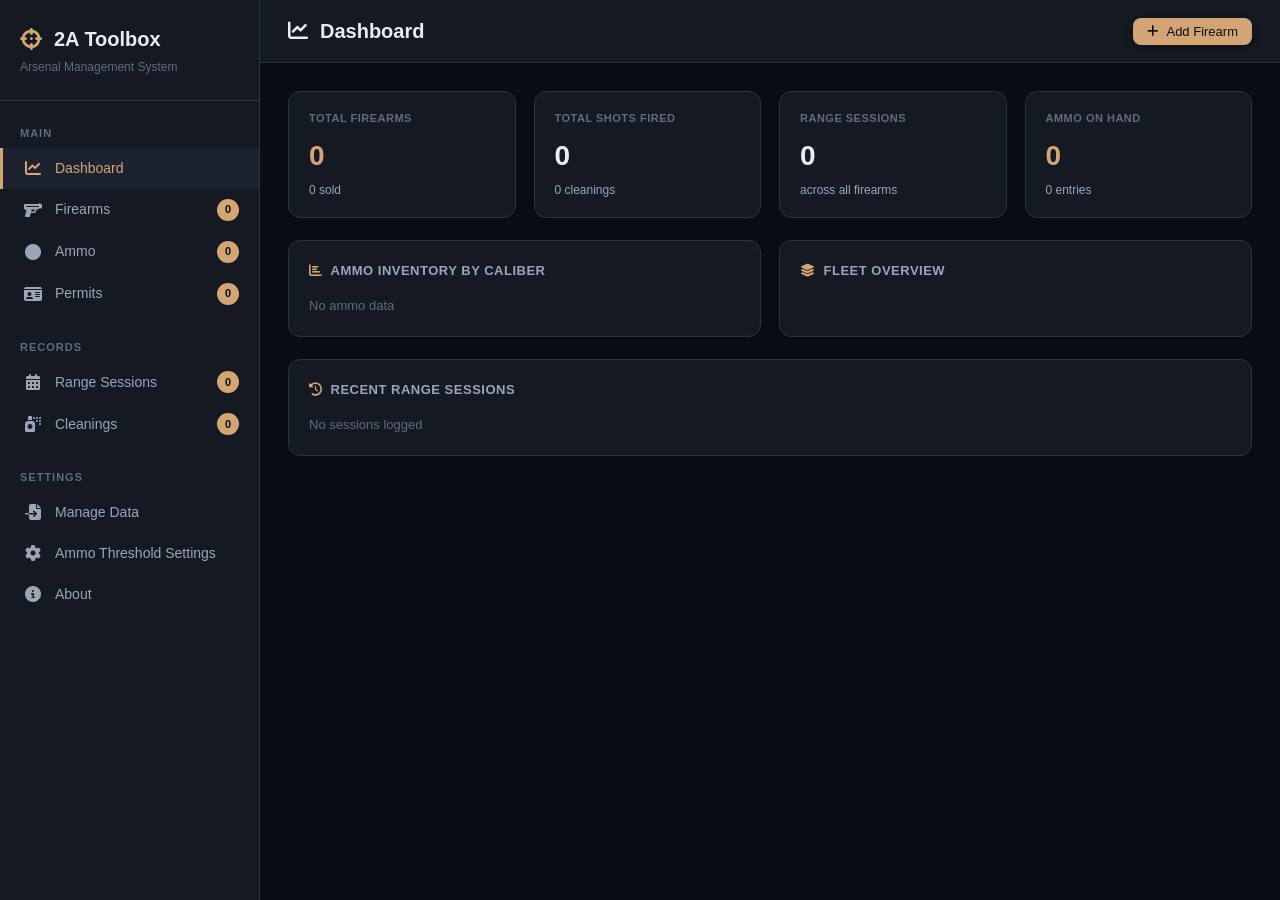
==== commit 37dceeff: "Version 1.1.1 - Added badge counts for cleanings and range sessions - Fixed the ammo filter for Pist" ====
--- a/www/index.html
+++ b/www/index.html
@@ -1,3 +1,4 @@
+<!doctype html>
 <!--
 // 2A Toolbox - Arsenal Management System
 // Copyright (C) 2026 Jordan DiPasquale
@@ -14,4 +15,4 @@
 // You should have received a copy of the GNU Affero General Public License
 // along with this program. If not, see <https://www.gnu.org/licenses/>.
 -->
-<!doctype html> <html lang="en"> <head> <meta charset="UTF-8" /> <meta name="viewport" content="width=device-width, initial-scale=1.0" /> <meta http-equiv="Content-Security-Policy" content="default-src 'none'; script-src 'self' 'unsafe-inline'; style-src 'self' https://cdn.jsdelivr.net 'unsafe-inline'; font-src 'self' https://cdn.jsdelivr.net; img-src 'self'; manifest-src 'self'; connect-src 'self'; worker-src 'self'; base-uri 'self'; form-action 'none'" /> <title>2A Toolbox</title> <link rel="icon" type="image/x-icon" href="/favicons/favicon.ico" /> <link rel="icon" type="image/png" sizes="32x32" href="/favicons/favicon-32x32.png" /> <link rel="icon" type="image/png" sizes="16x16" href="/favicons/favicon-16x16.png" /> <link rel="apple-touch-icon" sizes="180x180" href="/favicons/apple-touch-icon.png" /> <link rel="stylesheet" href="https://cdn.jsdelivr.net/npm/@fortawesome/fontawesome-free@6.4.0/css/all.min.css" /> <link rel="stylesheet" href="styles.css" /> <link rel="manifest" href="manifest.json" /> <meta name="theme-color" content="#0a0e14" /> </head> <body> <div class="mobile-overlay" id="mobile-overlay"></div> <div class="app"> <nav class="sidebar"> <div class="sidebar-logo"> <h1><i class="fas fa-crosshairs"></i> 2A Toolbox</h1> <span>Arsenal Management System</span> <div id="offline-indicator" class="offline-indicator hidden"> <i class="fas fa-wifi-slash"></i> Offline Mode </div> </div> <div class="sidebar-nav"> <div class="nav-section">Main</div> <div class="nav-item active" data-page="dashboard"><i class="fas fa-chart-line"></i> Dashboard</div> <div class="nav-item" data-page="guns"> <i class="fas fa-gun"></i> Firearms <span class="badge" id="guns-badge">0</span> </div> <div class="nav-item" data-page="ammo"> <i class="fas fa-circle"></i> Ammo <span class="badge" id="ammo-badge">0</span> </div> <div class="nav-item" data-page="permits"> <i class="fas fa-id-card"></i> Permits <span class="badge" id="permits-badge">0</span> </div> <div class="nav-section">Records</div> <div class="nav-item" data-page="sessions"><i class="fas fa-calendar-alt"></i> Range Sessions</div> <div class="nav-item" data-page="cleanings"><i class="fas fa-spray-can"></i> Cleanings</div> <div class="nav-section">Settings</div> <div class="nav-item" data-page="data"><i class="fas fa-file-import"></i> Import / Export</div> <div class="nav-item" data-page="settings"><i class="fas fa-cog"></i> Ammo Threshold Settings</div> <div class="nav-item" data-page="about"><i class="fas fa-info-circle"></i> About</div> </div> </nav> <div class="main" id="main-content"></div> </div> <div class="modal-overlay" id="gun-modal"> <div class="modal modal-lg"> <div class="modal-header"> <div class="modal-title" id="gun-modal-title">Add Firearm</div> <button class="modal-close" data-modal="gun-modal"><i class="fas fa-times"></i></button> </div> <div class="modal-body" id="gun-modal-body"></div> </div> </div> <div class="modal-overlay" id="ammo-modal"> <div class="modal"> <div class="modal-header"> <div class="modal-title" id="ammo-modal-title">Add Ammunition</div> <button class="modal-close" data-modal="ammo-modal"><i class="fas fa-times"></i></button> </div> <div class="modal-body" id="ammo-modal-body"></div> </div> </div> <div class="modal-overlay" id="detail-modal"> <div class="modal modal-xl"> <div class="modal-header"> <div class="modal-title" id="detail-modal-title">Firearm Details</div> <button class="modal-close" data-modal="detail-modal"><i class="fas fa-times"></i></button> </div> <div class="modal-body" id="detail-modal-body"></div> <div class="modal-footer" id="detail-modal-footer"></div> </div> </div> <div class="modal-overlay" id="ammo-detail-modal"> <div class="modal"> <div class="modal-header"> <div class="modal-title" id="ammo-detail-title">Ammo Details</div> <button class="modal-close" data-modal="ammo-detail-modal"><i class="fas fa-times"></i></button> </div> <div class="modal-body" id="ammo-detail-body"></div> <div class="modal-footer" id="ammo-detail-footer"></div> </div> </div> <div class="modal-overlay" id="confirm-modal"> <div class="modal modal-sm"> <div class="modal-header"> <div class="modal-title">Confirm Action</div> <button class="modal-close" data-modal="confirm-modal"><i class="fas fa-times"></i></button> </div> <div class="modal-body" id="confirm-modal-body"></div> </div> </div> <div class="modal-overlay" id="permit-modal"> <div class="modal modal-md"> <div class="modal-header"> <div class="modal-title" id="permit-modal-title">Add Permit</div> <button class="modal-close" data-modal="permit-modal"><i class="fas fa-times"></i></button> </div> <div class="modal-body" id="permit-modal-body"></div> </div> </div> <div class="modal-overlay" id="session-modal"> <div class="modal modal-md"> <div class="modal-header"> <div class="modal-title" id="session-modal-title">Log Session</div> <button class="modal-close" data-modal="session-modal"><i class="fas fa-times"></i></button> </div> <div class="modal-body" id="session-modal-body"></div> <div class="modal-footer" id="session-modal-footer"></div> </div> </div> <div class="modal-overlay" id="session-edit-modal"> <div class="modal modal-md-alt"> <div class="modal-header"> <div class="modal-title" id="session-edit-modal-title">Edit Session</div> <button class="modal-close" data-modal="session-edit-modal"><i class="fas fa-times"></i></button> </div> <div class="modal-body" id="session-edit-modal-body"></div> <div class="modal-footer" id="session-edit-modal-footer"></div> </div> </div> <div class="modal-overlay" id="ammo-select-modal"> <div class="modal modal-md"> <div class="modal-header"> <div class="modal-title">Deduct Ammunition</div> <button class="modal-close" data-modal="ammo-select-modal"><i class="fas fa-times"></i></button> </div> <div class="modal-body" id="ammo-select-body"></div> <div class="modal-footer" id="ammo-select-footer"></div> </div> </div> <div class="toast-container" id="toast-container"></div> <script type="module" src="main.js"></script> </body> </html>+<html lang="en"> <head> <meta charset="UTF-8" /> <meta name="viewport" content="width=device-width, initial-scale=1.0" /> <meta http-equiv="Content-Security-Policy" content="default-src 'none'; script-src 'self' 'unsafe-inline'; style-src 'self' https://cdn.jsdelivr.net 'unsafe-inline'; font-src 'self' https://cdn.jsdelivr.net; img-src 'self'; manifest-src 'self'; connect-src 'self'; worker-src 'self'; base-uri 'self'; form-action 'none'" /> <title>2A Toolbox</title> <link rel="icon" type="image/x-icon" href="/favicons/favicon.ico" /> <link rel="icon" type="image/png" sizes="32x32" href="/favicons/favicon-32x32.png" /> <link rel="icon" type="image/png" sizes="16x16" href="/favicons/favicon-16x16.png" /> <link rel="apple-touch-icon" sizes="180x180" href="/favicons/apple-touch-icon.png" /> <link rel="stylesheet" href="https://cdn.jsdelivr.net/npm/@fortawesome/fontawesome-free@6.4.0/css/all.min.css" /> <link rel="stylesheet" href="styles.css" /> <link rel="manifest" href="manifest.json" /> <meta name="theme-color" content="#0a0e14" /> </head> <body> <div class="mobile-overlay" id="mobile-overlay"></div> <div class="app"> <nav class="sidebar"> <div class="sidebar-logo"> <h1><i class="fas fa-crosshairs"></i> 2A Toolbox</h1> <span>Arsenal Management System</span> <div id="offline-indicator" class="offline-indicator hidden"> <i class="fas fa-wifi-slash"></i> Offline Mode </div> </div> <div class="sidebar-nav"> <div class="nav-section">Main</div> <div class="nav-item active" data-page="dashboard"><i class="fas fa-chart-line"></i> Dashboard</div> <div class="nav-item" data-page="guns"> <i class="fas fa-gun"></i> Firearms <span class="badge" id="guns-badge">0</span> </div> <div class="nav-item" data-page="ammo"> <i class="fas fa-circle"></i> Ammo <span class="badge" id="ammo-badge">0</span> </div> <div class="nav-item" data-page="permits"> <i class="fas fa-id-card"></i> Permits <span class="badge" id="permits-badge">0</span> </div> <div class="nav-section">Records</div> <div class="nav-item" data-page="sessions"> <i class="fas fa-calendar-alt"></i> Range Sessions <span class="badge" id="sessions-badge">0</span> </div> <div class="nav-item" data-page="cleanings"> <i class="fas fa-spray-can"></i> Cleanings <span class="badge" id="cleanings-badge">0</span> </div> <div class="nav-section">Settings</div> <div class="nav-item" data-page="data"><i class="fas fa-file-import"></i> Manage Data</div> <div class="nav-item" data-page="settings"><i class="fas fa-cog"></i> Ammo Threshold Settings</div> <div class="nav-item" data-page="about"><i class="fas fa-info-circle"></i> About</div> </div> </nav> <div class="main" id="main-content"></div> </div> <div class="modal-overlay" id="gun-modal"> <div class="modal modal-lg"> <div class="modal-header"> <div class="modal-title" id="gun-modal-title">Add Firearm</div> <button class="modal-close" data-modal="gun-modal"><i class="fas fa-times"></i></button> </div> <div class="modal-body" id="gun-modal-body"></div> </div> </div> <div class="modal-overlay" id="ammo-modal"> <div class="modal"> <div class="modal-header"> <div class="modal-title" id="ammo-modal-title">Add Ammunition</div> <button class="modal-close" data-modal="ammo-modal"><i class="fas fa-times"></i></button> </div> <div class="modal-body" id="ammo-modal-body"></div> </div> </div> <div class="modal-overlay" id="detail-modal"> <div class="modal modal-xl"> <div class="modal-header"> <div class="modal-title" id="detail-modal-title">Firearm Details</div> <button class="modal-close" data-modal="detail-modal"><i class="fas fa-times"></i></button> </div> <div class="modal-body" id="detail-modal-body"></div> <div class="modal-footer" id="detail-modal-footer"></div> </div> </div> <div class="modal-overlay" id="ammo-detail-modal"> <div class="modal"> <div class="modal-header"> <div class="modal-title" id="ammo-detail-title">Ammo Details</div> <button class="modal-close" data-modal="ammo-detail-modal"><i class="fas fa-times"></i></button> </div> <div class="modal-body" id="ammo-detail-body"></div> <div class="modal-footer" id="ammo-detail-footer"></div> </div> </div> <div class="modal-overlay" id="confirm-modal"> <div class="modal modal-sm"> <div class="modal-header"> <div class="modal-title">Confirm Action</div> <button class="modal-close" data-modal="confirm-modal"><i class="fas fa-times"></i></button> </div> <div class="modal-body" id="confirm-modal-body"></div> </div> </div> <div class="modal-overlay" id="permit-modal"> <div class="modal modal-md"> <div class="modal-header"> <div class="modal-title" id="permit-modal-title">Add Permit</div> <button class="modal-close" data-modal="permit-modal"><i class="fas fa-times"></i></button> </div> <div class="modal-body" id="permit-modal-body"></div> </div> </div> <div class="modal-overlay" id="session-modal"> <div class="modal modal-md"> <div class="modal-header"> <div class="modal-title" id="session-modal-title">Log Session</div> <button class="modal-close" data-modal="session-modal"><i class="fas fa-times"></i></button> </div> <div class="modal-body" id="session-modal-body"></div> <div class="modal-footer" id="session-modal-footer"></div> </div> </div> <div class="modal-overlay" id="session-edit-modal"> <div class="modal modal-md-alt"> <div class="modal-header"> <div class="modal-title" id="session-edit-modal-title">Edit Session</div> <button class="modal-close" data-modal="session-edit-modal"><i class="fas fa-times"></i></button> </div> <div class="modal-body" id="session-edit-modal-body"></div> <div class="modal-footer" id="session-edit-modal-footer"></div> </div> </div> <div class="modal-overlay" id="ammo-select-modal"> <div class="modal modal-md"> <div class="modal-header"> <div class="modal-title">Deduct Ammunition</div> <button class="modal-close" data-modal="ammo-select-modal"><i class="fas fa-times"></i></button> </div> <div class="modal-body" id="ammo-select-body"></div> <div class="modal-footer" id="ammo-select-footer"></div> </div> </div> <div class="toast-container" id="toast-container"></div> <script type="module" src="main.js"></script> </body> </html>
--- a/www/styles.css
+++ b/www/styles.css
@@ -28,7 +28,7 @@
 
 :root{--bg:#0a0e14;--surface:#151922;--surface2:#1d232e;--surface3:#252d3a;--border:#2a3342;--accent:#d4a574;--accent2:#e6b886;--accent-dark:#a67d52;--text:#e8edf4;--text2:#9ba5b8;--text3:#5f6b7f;--red:#e57373;--red-dark:#d94f4f;--green:#81c784;--blue:#64b5f6;--orange:#ffb74d;--radius:12px;--radius-sm:8px;--shadow:0 2px 8px rgba(0,0,0,0.3);--shadow-lg:0 8px 32px rgba(0,0,0,0.4)}
 *{box-sizing:border-box;margin:0;padding:0}
-body{font-family:-apple-system,BlinkMacSystemFont,'Segoe UI',Roboto,'Helvetica Neue',Arial,sans-serif;background:var(--bg);color:var(--text);min-height:100vh;font-size:14px;line-height:1.5;-webkit-font-smoothing:antialiased;-moz-osx-font-smoothing:grayscale}
+body{font-family:-apple-system,BlinkMacSystemFont,'Segoe UI',Roboto,'Helvetica Neue',Arial,sans-serif;background:var(--bg);color:var(--text);min-height:100vh;min-height:100dvh;font-size:14px;line-height:1.5;-webkit-font-smoothing:antialiased;-moz-osx-font-smoothing:grayscale}
 ::-webkit-scrollbar{width:6px;height:6px}
 ::-webkit-scrollbar-track{background:transparent}
 ::-webkit-scrollbar-thumb{background:var(--border);border-radius:4px}
@@ -138,7 +138,7 @@
 .drop-zone small{color:var(--text3);font-size:12px}
 
 
-.app{display:flex;height:100vh;overflow:hidden}
+.app{display:flex;height:100vh;height:100dvh;overflow:hidden}
 .sidebar{width:260px;min-width:260px;background:var(--surface);border-right:1px solid var(--border);display:flex;flex-direction:column;overflow:hidden}
 .sidebar-logo{padding:24px 20px;border-bottom:1px solid var(--border)}
 .sidebar-logo h1{font-size:20px;font-weight:700;color:var(--text);display:flex;align-items:center;gap:12px}
@@ -347,6 +347,7 @@
 .search-clear:hover{color:var(--text);background:var(--surface3)}
 .search-clear i{margin:0;position:static;transform:none}
 .filter-bar{display:flex;gap:10px;margin-bottom:20px;flex-wrap:wrap;align-items:center}
+.filter-clear{margin-left:auto}
 .filter-pills{display:flex;flex-wrap:wrap;gap:8px;margin-bottom:12px}
 .filter-pill{display:inline-flex;align-items:center;gap:6px;min-height:32px;padding:6px 12px;border-radius:999px;font-family:inherit;font-size:12px;font-weight:600;line-height:1;cursor:pointer;background:var(--surface2);color:var(--text2);border:1px solid var(--border);transition:background 0.15s,color 0.15s,border-color 0.15s;touch-action:manipulation}
 .filter-pill:hover{background:var(--surface3);color:var(--text)}
